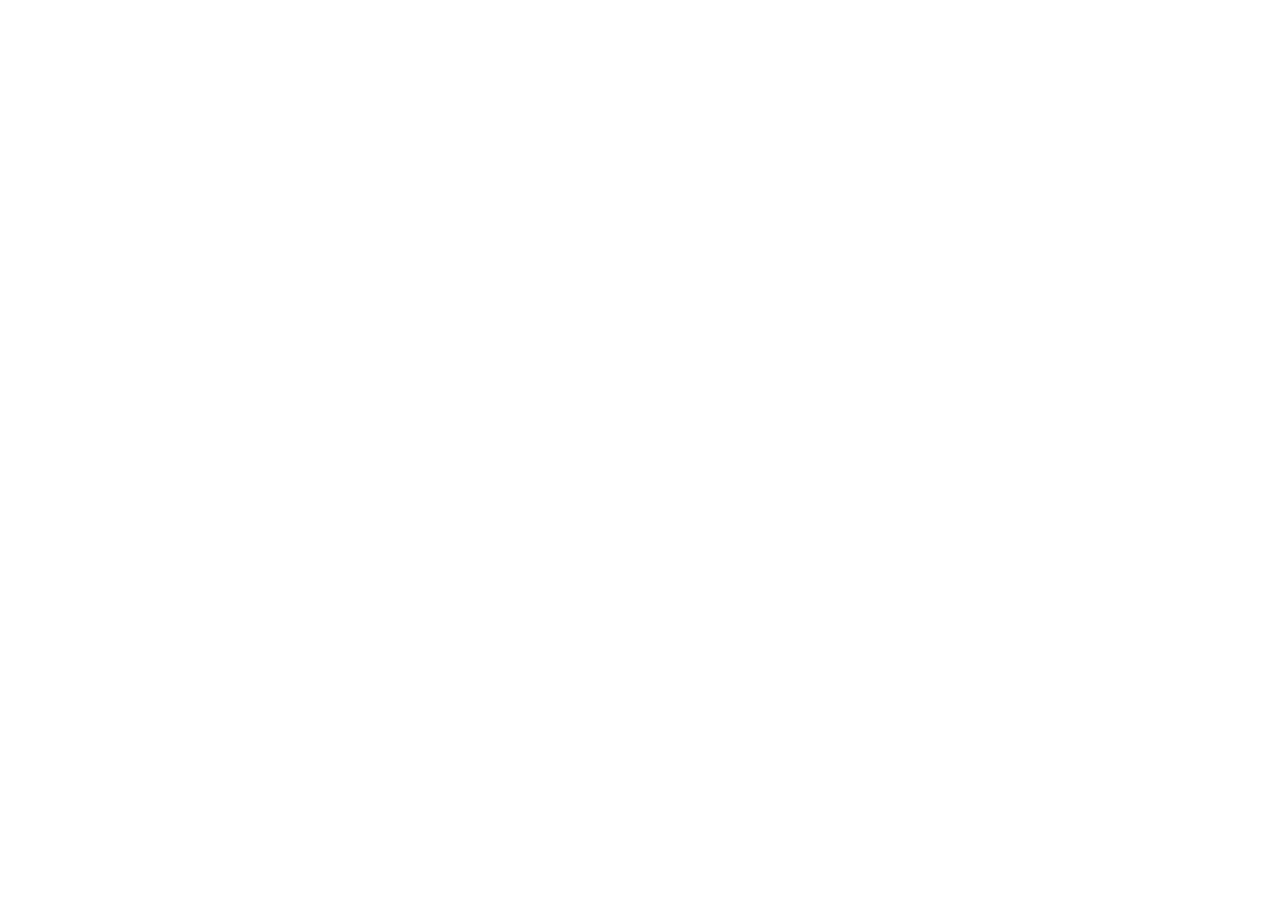
==== index.html @ c4979eaf "Initial commit" ====
<!DOCTYPE html>
<html lang="en">
<head>
    <meta charset="UTF-8">
    <meta name="viewport" content="width=device-width, initial-scale=1.0">
    <link rel="stylesheet" href="headercontent.css">
    <link rel="stylesheet" href="main.css">
    <link rel="stylesheet" href="footer.css">
    <link rel="stylesheet" href="globalstyle.css">
    <title>Bon Appetit</title>
</head>
<body>
    
</body>
<script src="tempalte.js"></script>
<script src="script.js"></script>
</html>
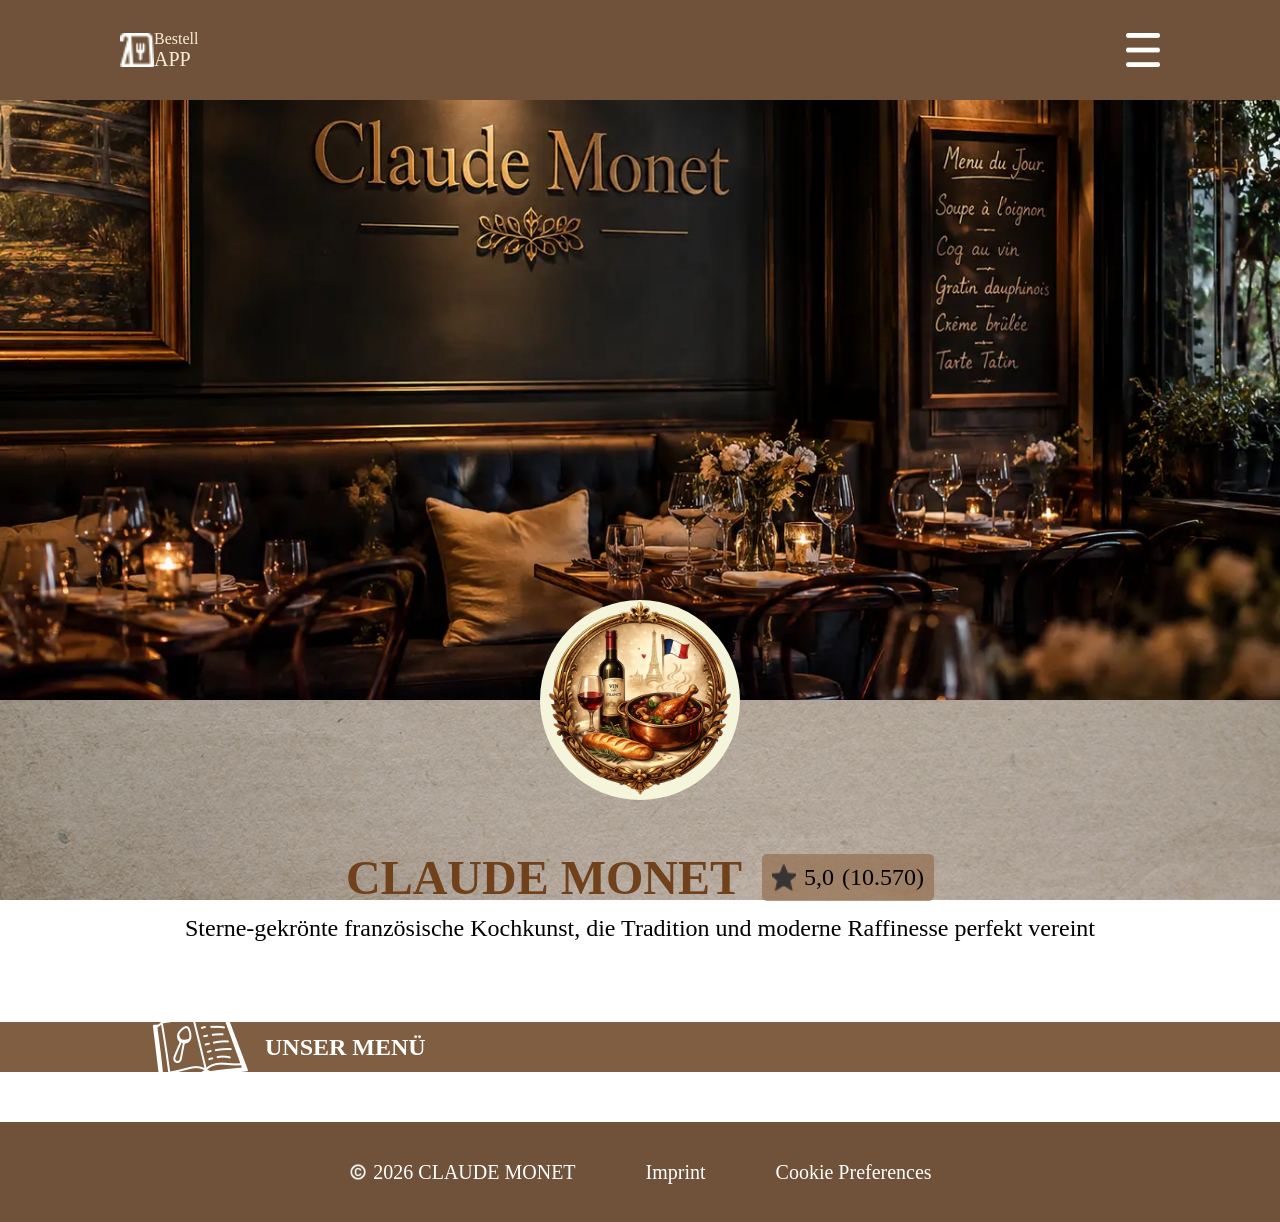
==== commit d9624729: "add: html, css" ====
--- a/index.html
+++ b/index.html
@@ -1,5 +1,6 @@
 <!DOCTYPE html>
 <html lang="en">
+
 <head>
     <meta charset="UTF-8">
     <meta name="viewport" content="width=device-width, initial-scale=1.0">
@@ -9,9 +10,44 @@
     <link rel="stylesheet" href="globalstyle.css">
     <title>Bon Appetit</title>
 </head>
+
 <body>
-    
+    <header>
+        <div class="left-footer-side">
+            <img src="./assets/icons/takeout_dining_2.png" alt="BestellApp icon">
+            <p>Bestell<br><span class="app_text_style">APP</span></p>
+        </div>
+        <img src="./assets/icons/dehaze.png" alt="menu icon">
+    </header>
+    <main>
+        <div class="main_style">
+            <img class="claude-monet-img-style" src="./assets/img/claude-monter-background-img.webp"
+                alt="Claude Monet Restaurant">
+            <img class="claude-monet-icon" src="./assets/icons/claude-monet-icon.webp" alt="claude-monet-icon">
+            <div class="main_text_style">
+                <div class="top_text_style">
+                    <h1>CLAUDE MONET</h1>
+                    <p class="evaluation_style"><img src="./assets/icons/star.png" alt="star-icon"><span
+                            class="five_style">5,0</span>(10.570)</p>
+                </div>
+                <p>Sterne-gekrönte französische Kochkunst, die Tradition und moderne Raffinesse perfekt vereint</p>
+            </div>
+        </div>
+        <div class="our_menu_style">
+            <img src="./assets/icons/icons8-restaurant-menü-100.png" alt="our-menu-icon">
+            <h2> UNSER MENÜ</h2>
+        </div>
+    </main>
+    <footer>
+        <div class="left_footer-side">
+        <img src="./assets/icons/icons8-copyright-emoji-48.png" alt="copright-icon">
+        <p>2026 CLAUDE MONET</p>
+        </div>
+        <p>Imprint</p>
+        <p>Cookie Preferences</p>
+    </footer>
 </body>
 <script src="tempalte.js"></script>
 <script src="script.js"></script>
+
 </html>
--- a/headercontent.css
+++ b/headercontent.css
@@ -0,0 +1,29 @@
+header {
+    background-color: rgb(111 82 57);
+    width: 100%;
+    height: 50px;
+    padding: 50px 120px;
+    display: flex;
+    justify-content: space-between;
+    align-items: center;
+}
+
+.left-footer-side {
+    display: flex;
+    justify-content: flex-start;
+    align-items: center;
+}
+
+header img {
+    width: 34px;
+    height: 34px;
+}
+
+header p {
+    font-size: 16px;
+    color: antiquewhite;
+}
+
+.app_text_style {
+    font-size: 20px;
+}
--- a/main.css
+++ b/main.css
@@ -0,0 +1,76 @@
+.claude-monet-img-style {
+    width: 1440px;
+    min-width: 1440px;
+    max-width: 1440px;
+    height: 600px;
+    ;
+    object-fit: cover;
+}
+
+.main_style {
+    display: flex;
+    align-items: center;
+    flex-direction: column;
+
+}
+
+.claude-monet-icon {
+    width: 200px;
+    height: 200px;
+    position: relative;
+    margin-top: -100px;
+    background-color: beige;
+    border-radius: 50%;
+}
+
+.main_text_style {
+    display: flex;
+    display: flex;
+    flex-direction: column;
+    align-items: center;
+    justify-content: center;
+    margin-top: 50px;
+    gap: 10px;
+}
+h1{
+    font-size: 48px;
+    color: rgb(112 65 26);
+}
+.main_text_style p{
+    font-size: 24px;
+}
+.top_text_style{
+    display: flex;
+    justify-content: center;
+    align-items: center;
+    gap: 20px;
+}
+.top_text_style img{
+    width: 24px;
+    object-fit: cover;
+}
+
+.evaluation_style{
+    background-color: rgb(149 112 81 / 70%);
+    padding: 10px;
+    border-radius: 5px;
+    display: flex;
+    gap: 8px;
+}
+
+.five_style{
+    font-size: 16px boild;
+}
+
+.our_menu_style{
+    background-color: rgb(127 94 66);
+    width: 100%;
+    height: 50px;
+    display: flex;
+    justify-content: flex-start;
+    padding: 0px 150px;
+    align-items: center;
+    margin-top: 80px;
+    gap: 15px;
+    color:white;
+}
--- a/footer.css
+++ b/footer.css
@@ -0,0 +1,22 @@
+footer{
+    background-color: rgb(111 82 57);
+    width: 100%;
+    height: 50px;
+    display: flex;
+    align-items: center;
+    justify-content: center;
+    margin-top: 50px;
+    gap: 70px;
+    color: white;
+    padding: 50px 120px;
+    font-size: 20px;
+}
+
+.left_footer-side{
+    display: flex;
+    align-items: center;
+    gap: 5px;
+}
+.left_footer-side img{
+    width: 20px;
+}
--- a/globalstyle.css
+++ b/globalstyle.css
@@ -0,0 +1,11 @@
+*{
+    margin: 0px;
+    box-sizing: border-box;
+}
+body{
+    background-image: url(./assets/img/backgroundimg.png);
+    background-size:cover;
+    background-position:center;
+    background-attachment:fixed;
+}
+
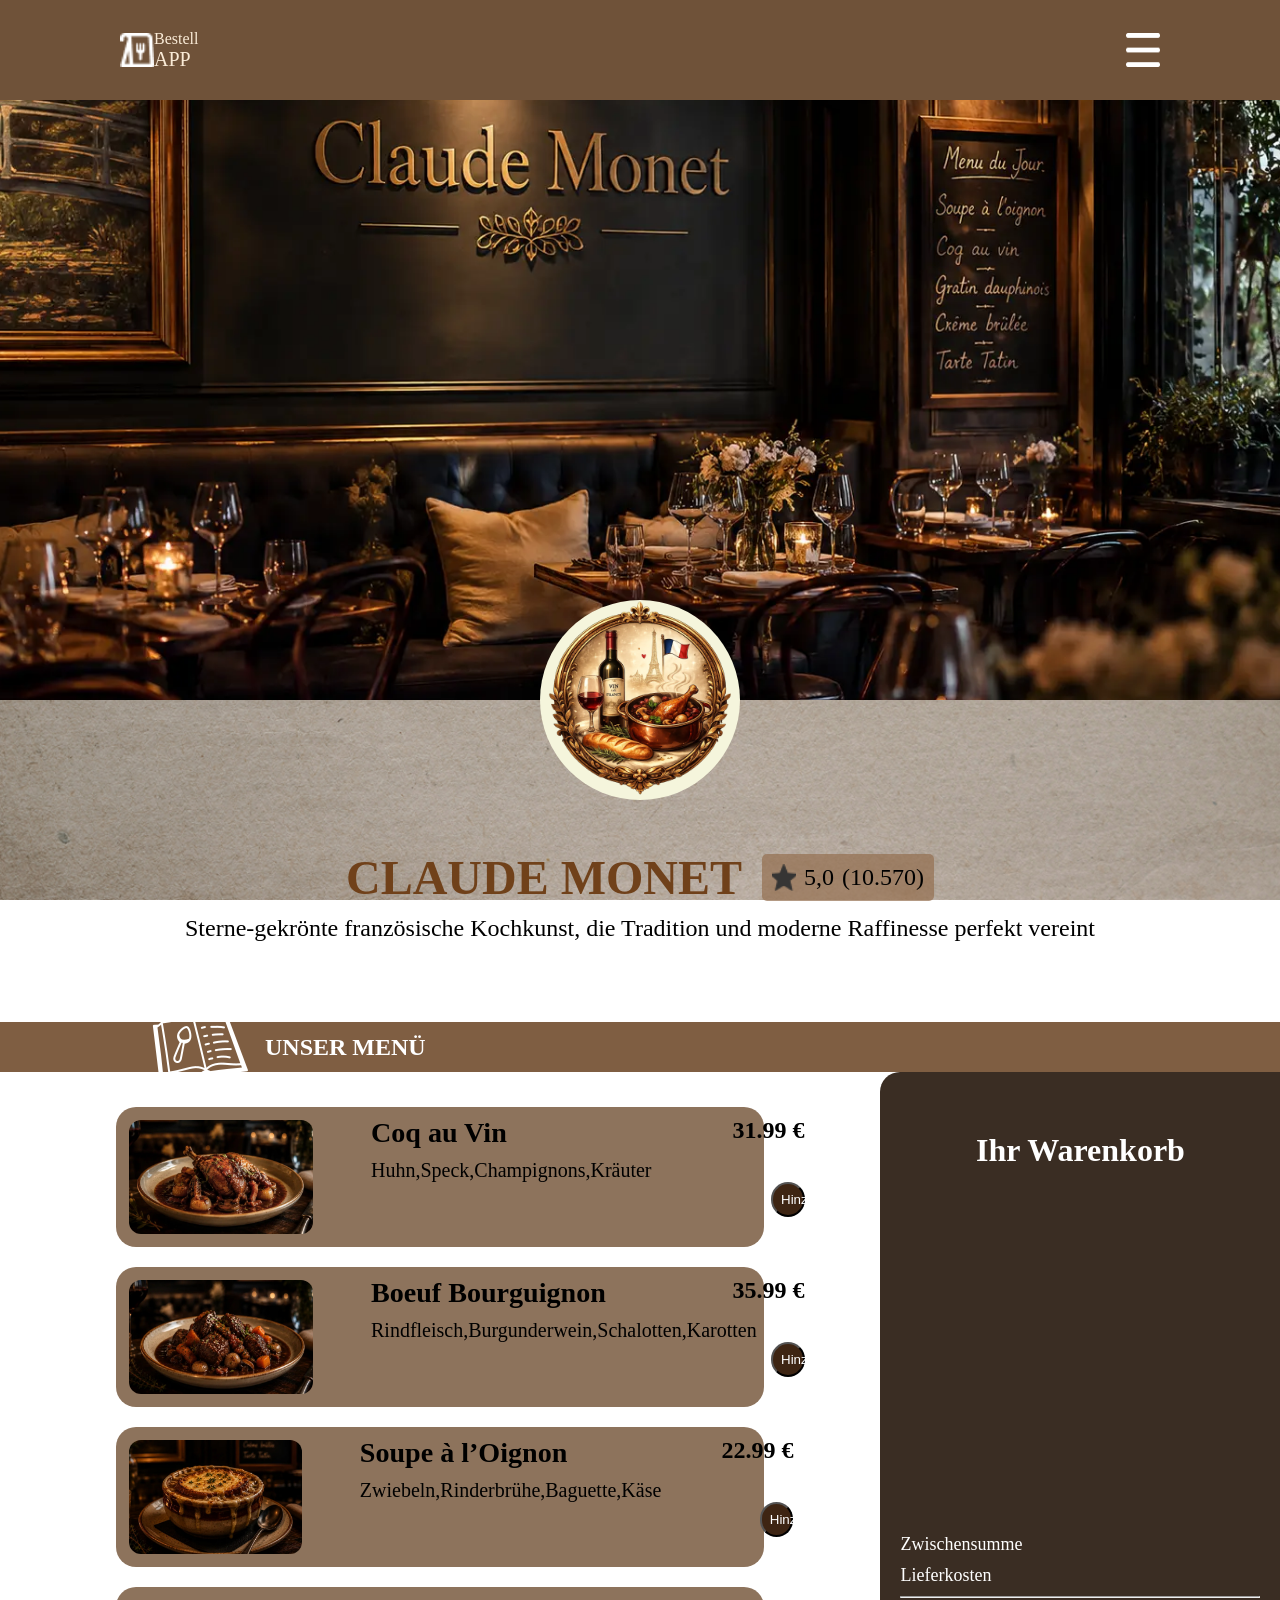
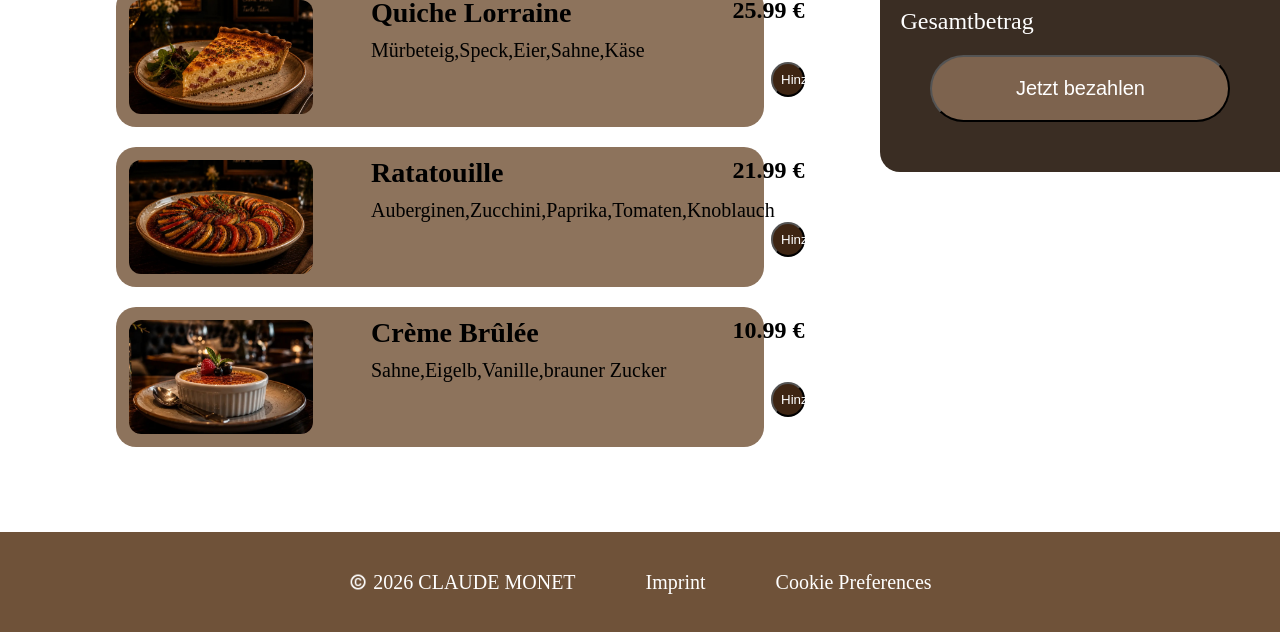
==== commit d9bbeac0: "add: js, style, template" ====
--- a/index.html
+++ b/index.html
@@ -8,10 +8,11 @@
     <link rel="stylesheet" href="main.css">
     <link rel="stylesheet" href="footer.css">
     <link rel="stylesheet" href="globalstyle.css">
-    <title>Bon Appetit</title>
+    <title>BestellApp</title>
 </head>
 
 <body>
+
     <header>
         <div class="left-footer-side">
             <img src="./assets/icons/takeout_dining_2.png" alt="BestellApp icon">
@@ -19,35 +20,77 @@
         </div>
         <img src="./assets/icons/dehaze.png" alt="menu icon">
     </header>
+
     <main>
-        <div class="main_style">
+
+        <section class="main_style">
             <img class="claude-monet-img-style" src="./assets/img/claude-monter-background-img.webp"
                 alt="Claude Monet Restaurant">
+
             <img class="claude-monet-icon" src="./assets/icons/claude-monet-icon.webp" alt="claude-monet-icon">
-            <div class="main_text_style">
-                <div class="top_text_style">
+
+            <section class="main_text_style">
+                <section class="top_text_style">
                     <h1>CLAUDE MONET</h1>
-                    <p class="evaluation_style"><img src="./assets/icons/star.png" alt="star-icon"><span
-                            class="five_style">5,0</span>(10.570)</p>
-                </div>
-                <p>Sterne-gekrönte französische Kochkunst, die Tradition und moderne Raffinesse perfekt vereint</p>
-            </div>
-        </div>
-        <div class="our_menu_style">
+
+                    <p class="evaluation_style">
+                        <img src="./assets/icons/star.png" alt="star-icon">
+                        <span class="five_style">5,0</span>
+                        (10.570)
+                    </p>
+                </section>
+
+                <p>
+                    Sterne-gekrönte französische Kochkunst,
+                    die Tradition und moderne Raffinesse perfekt vereint
+                </p>
+            </section>
+        </section>
+
+        <section class="our_menu_style">
             <img src="./assets/icons/icons8-restaurant-menü-100.png" alt="our-menu-icon">
-            <h2> UNSER MENÜ</h2>
-        </div>
+            <h2>UNSER MENÜ</h2>
+        </section>
+
+        <section class="content_style">
+
+            <section id="menu">
+                
+               
+            </section>
+
+            <aside id="shopping-cart" class="shopping_cart_style">
+                <h2>Ihr Warenkorb</h2>
+
+                <section id="shopping-cart-content">
+
+                </section>
+                <section class="sum_style">
+                    <p>Zwischensumme</p>
+                    <p>Lieferkosten</p>
+                    <hr>
+                    <p><span class="sum_p_style">Gesamtbetrag</span></p>
+                </section>
+                <button class="buy_button">Jetzt bezahlen</button>
+            </aside>
+
+        </section>
+
     </main>
+
     <footer>
-        <div class="left_footer-side">
-        <img src="./assets/icons/icons8-copyright-emoji-48.png" alt="copright-icon">
-        <p>2026 CLAUDE MONET</p>
-        </div>
+        <section class="left_footer-side">
+            <img src="./assets/icons/icons8-copyright-emoji-48.png" alt="copright-icon">
+            <p>2026 CLAUDE MONET</p>
+        </section>
+
         <p>Imprint</p>
         <p>Cookie Preferences</p>
     </footer>
+
+    <script src="tempalte.js"></script>
+    <script src="script.js"></script>
+
 </body>
-<script src="tempalte.js"></script>
-<script src="script.js"></script>
 
 </html>
--- a/main.css
+++ b/main.css
@@ -3,7 +3,6 @@
     min-width: 1440px;
     max-width: 1440px;
     height: 600px;
-    ;
     object-fit: cover;
 }
 
@@ -12,6 +11,13 @@
     align-items: center;
     flex-direction: column;
 
+}
+
+.content_style {
+    max-width: 1440px;
+    margin: 0 auto;
+    display: flex;
+    align-items: flex-start;
 }
 
 .claude-monet-icon {
@@ -32,25 +38,29 @@
     margin-top: 50px;
     gap: 10px;
 }
-h1{
+
+h1 {
     font-size: 48px;
     color: rgb(112 65 26);
 }
-.main_text_style p{
+
+.main_text_style p {
     font-size: 24px;
 }
-.top_text_style{
+
+.top_text_style {
     display: flex;
     justify-content: center;
     align-items: center;
     gap: 20px;
 }
-.top_text_style img{
+
+.top_text_style img {
     width: 24px;
     object-fit: cover;
 }
 
-.evaluation_style{
+.evaluation_style {
     background-color: rgb(149 112 81 / 70%);
     padding: 10px;
     border-radius: 5px;
@@ -58,11 +68,11 @@
     gap: 8px;
 }
 
-.five_style{
+.five_style {
     font-size: 16px boild;
 }
 
-.our_menu_style{
+.our_menu_style {
     background-color: rgb(127 94 66);
     width: 100%;
     height: 50px;
@@ -72,5 +82,115 @@
     align-items: center;
     margin-top: 80px;
     gap: 15px;
-    color:white;
+    color: white;
+}
+
+#menu {
+    flex: 1;
+    display: flex;
+    justify-content: center;
+    flex-direction: column;
+    align-items: center;
+    gap: 20px;
+    padding: 35px;
+
+}
+
+.shopping_cart_style {
+    width: 400px;
+    min-width: 400px;
+    position: sticky;
+    top: 0px;
+    height: 700px;
+    background-color:rgb(58 45 35);
+    border-top-left-radius: 20px;
+    border-bottom-left-radius: 20px;
+    display: flex;
+    flex-direction: column;
+
+}
+
+#shopping-cart-content {
+    flex: 1;
+}
+
+.shopping_cart_style h2 {
+    margin-top: 60px;
+    font-size: 32px;
+    display: flex;
+    justify-content: center;
+    color: white;
+}
+
+.sum_style {
+    padding: 20px;
+    color: white;
+    font-size: 18px;
+    display: flex;
+    flex-direction: column;
+    gap: 10px;
+}
+
+.sum_p_style {
+    font-size: 24px;
+    font-weight: 400;
+}
+
+.buy_button {
+    margin-bottom: 50px;
+    padding: 20px;
+    border-radius: 50px;
+    margin-inline: 50px;
+    font-size: 20px;
+    background-color:rgb(125 99 78);
+    color: white;
+}
+
+hr {
+    height: 2px;
+}
+
+.dishes_style {
+    width: 80%;
+    height: 140px;
+    background-color: rgb(141 115 92);
+    ;
+    border-radius: 20px;
+    display: flex;
+    gap: 40px;
+}
+
+.dishes_img_style {
+    width: 200px;
+    height: 130px;
+    border-radius: 20px;
+    padding: 10px;
+    padding: 8px;
+    margin-top: 5px;
+    margin-left: 5px;
+}
+
+.dishes_text_style {
+    width: 70%;
+    display: flex;
+    flex-direction: column;
+    gap: 10px;
+    padding: 10px;
+    font-size: 20px;
+}
+
+.top_text_content {
+    display: flex;
+    justify-content: space-between;
+    font-size: 24px;
+    font-weight: 700;
+}
+
+.add_button_style {
+    margin-left: 400px;
+    margin-top: -10px;
+    padding: 8px;
+    border-radius: 20px;
+    background-color: rgb(62, 37, 19);
+    color: white;
 }
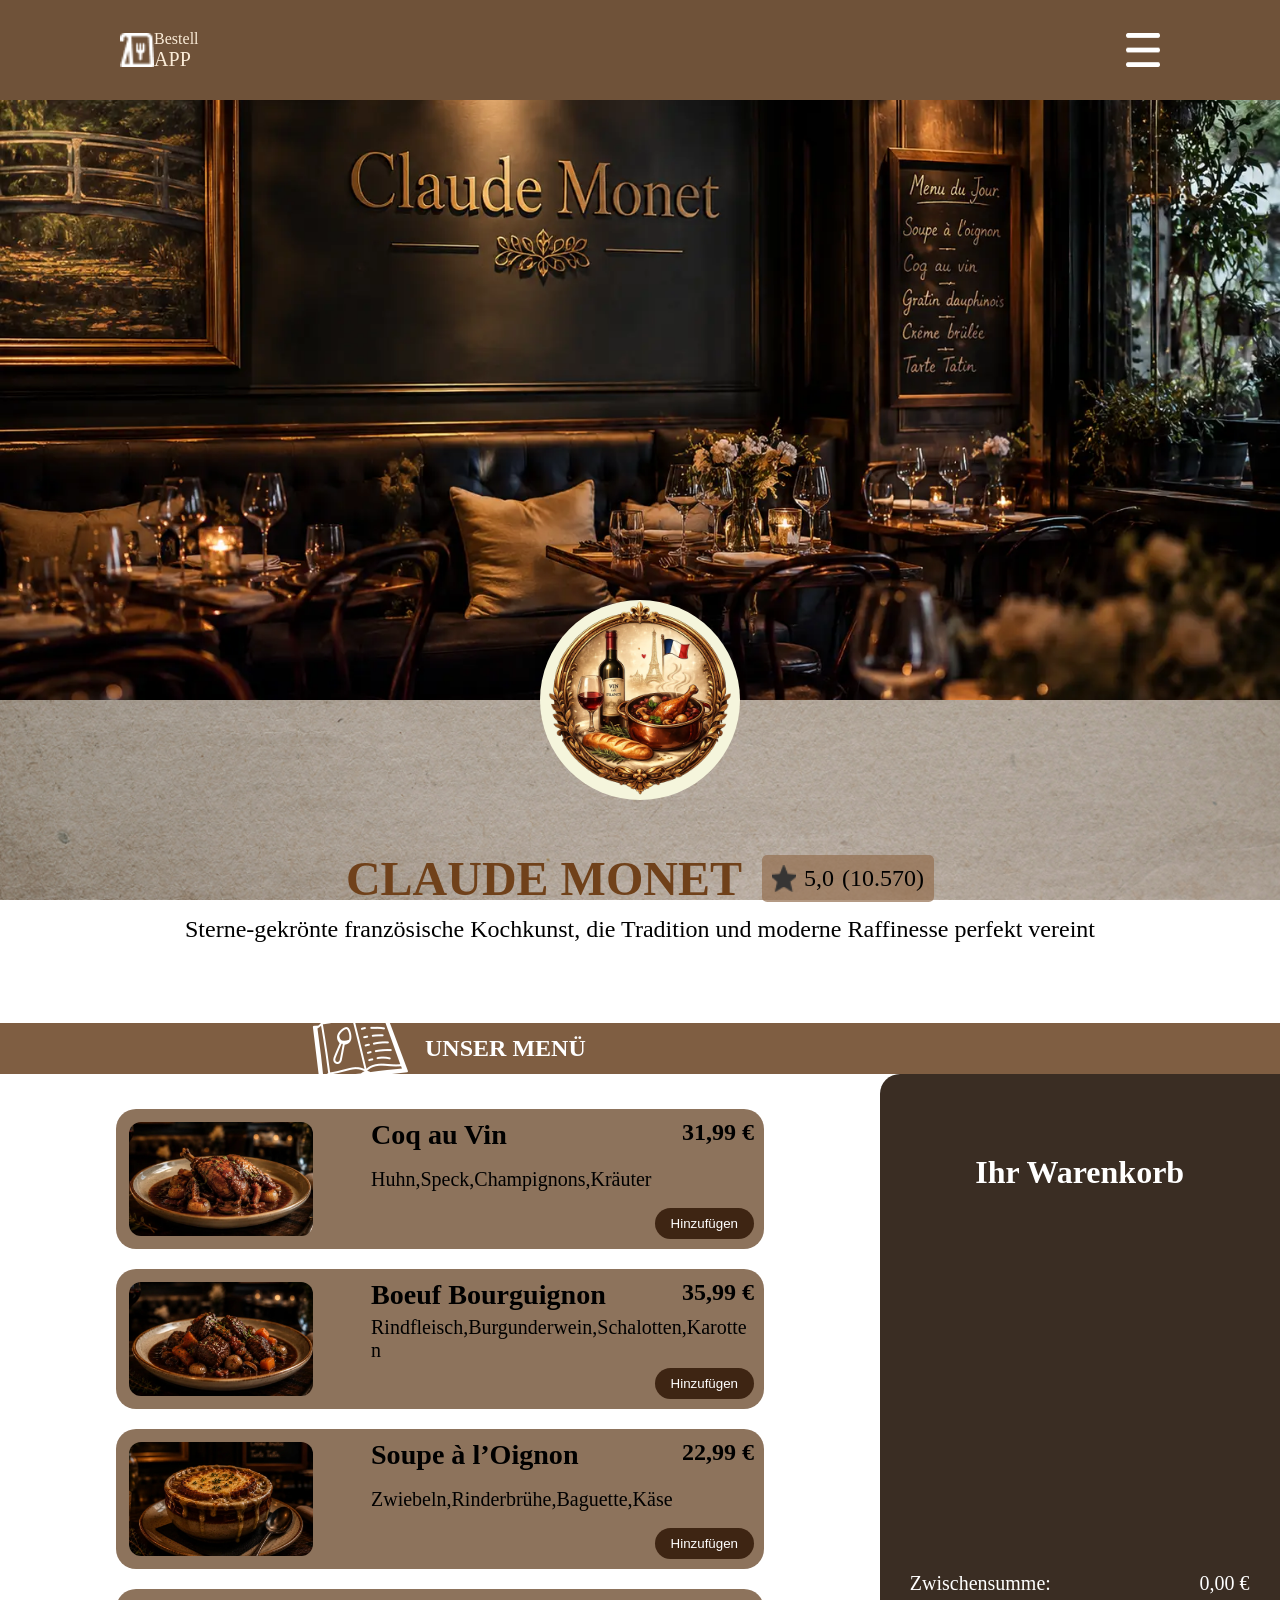
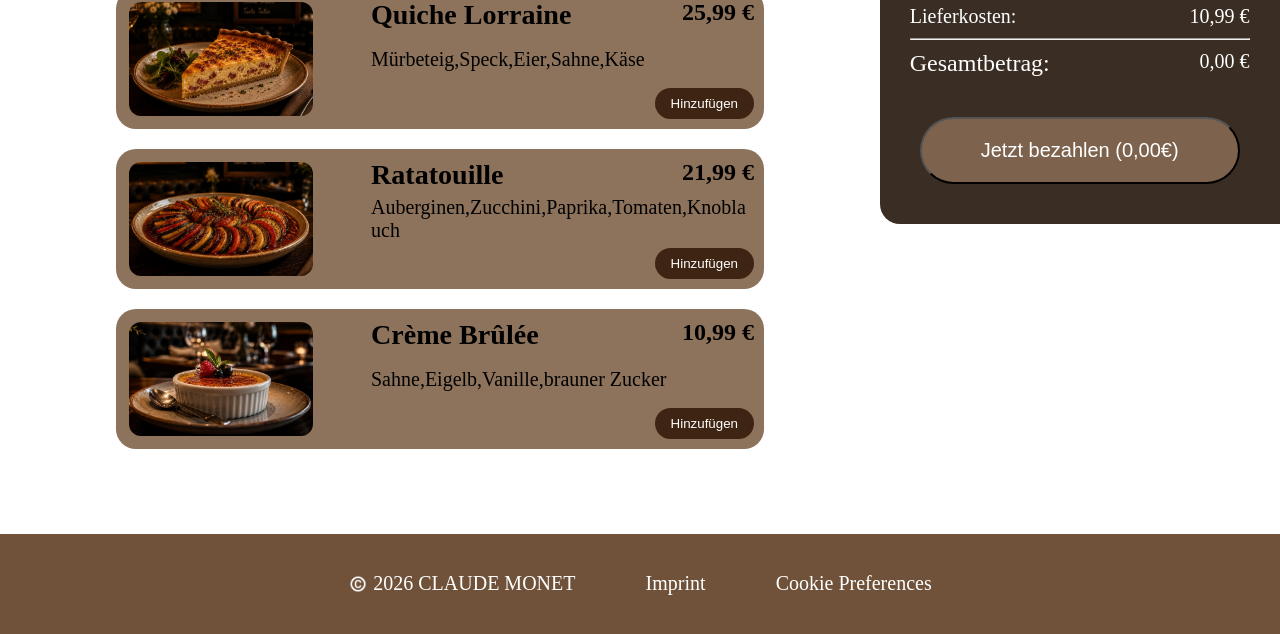
==== commit 4de182fe: "add: css, js" ====
--- a/index.html
+++ b/index.html
@@ -11,7 +11,7 @@
     <title>BestellApp</title>
 </head>
 
-<body>
+<body onload="init()">
 
     <header>
         <div class="left-footer-side">
@@ -55,8 +55,8 @@
         <section class="content_style">
 
             <section id="menu">
-                
-               
+
+
             </section>
 
             <aside id="shopping-cart" class="shopping_cart_style">
@@ -66,15 +66,21 @@
 
                 </section>
                 <section class="sum_style">
-                    <p>Zwischensumme</p>
-                    <p>Lieferkosten</p>
+                    <p class="total_style"><span>Zwischensumme:</span> <span id="sub-total-price">0,00 €</span></p>
+                    <p class="total_style" id = "delivery">Lieferkosten: <span>10,99 €</span></p>
                     <hr>
-                    <p><span class="sum_p_style">Gesamtbetrag</span></p>
+                    <p class="total_style" id="sum-total">
+                        <span class="sum_p_style">Gesamtbetrag:</span>
+                        <span id="total-price">0,00 €</span>
+                    </p>
                 </section>
-                <button class="buy_button">Jetzt bezahlen</button>
+                <button onclick="buyNow()" id="total-price-button"class="buy_button">Jetzt bezahlen (0,00€)</button>
             </aside>
 
         </section>
+        <dialog closedby="any" id="dialog-input">
+          
+        </dialog>
 
     </main>
 
@@ -88,9 +94,8 @@
         <p>Cookie Preferences</p>
     </footer>
 
-    <script src="tempalte.js"></script>
-    <script src="script.js"></script>
-
 </body>
+<script src="tempalte.js"></script>
+<script src="script.js"></script>
 
 </html>
--- a/headercontent.css
+++ b/headercontent.css
@@ -1,8 +1,8 @@
 header {
     background-color: rgb(111 82 57);
     width: 100%;
-    height: 50px;
-    padding: 50px 120px;
+    height: 3.13rem;
+    padding: 3.13rem 7.50rem;
     display: flex;
     justify-content: space-between;
     align-items: center;
@@ -15,15 +15,28 @@
 }
 
 header img {
-    width: 34px;
-    height: 34px;
+    width: 2.13rem;
+    height: 2.13rem;
 }
 
 header p {
-    font-size: 16px;
+    font-size: 1rem;
     color: antiquewhite;
 }
 
 .app_text_style {
-    font-size: 20px;
+    font-size: 1.25rem;
+}
+
+@media screen and (max-width: 480px) {}
+
+@media screen and (min-width: 481px) and (max-width: 768px) {}
+
+@media screen and (min-width: 769px) and (max-width: 1280px) {}
+
+@media screen and (min-width: 1440px) {
+    header {
+        padding: 50px max(50px, calc(50% - 720px));
+    }
+
 }
--- a/main.css
+++ b/main.css
@@ -1,196 +1,326 @@
 .claude-monet-img-style {
-    width: 1440px;
-    min-width: 1440px;
-    max-width: 1440px;
-    height: 600px;
+    width: 100%;
+    height: 37.5rem;
     object-fit: cover;
+    display: block;
 }
 
 .main_style {
     display: flex;
-    align-items: center;
-    flex-direction: column;
-
+    flex-direction: column;
+    justify-content: center;
+    align-items: center;
+    width: 100%;
 }
 
 .content_style {
-    max-width: 1440px;
+    max-width: 90rem;
     margin: 0 auto;
     display: flex;
     align-items: flex-start;
 }
 
 .claude-monet-icon {
-    width: 200px;
-    height: 200px;
+    width: 12.5rem;
+    height: 12.5rem;
     position: relative;
-    margin-top: -100px;
+    margin-top: -6.25rem;
     background-color: beige;
     border-radius: 50%;
 }
 
 .main_text_style {
     display: flex;
-    display: flex;
-    flex-direction: column;
-    align-items: center;
-    justify-content: center;
-    margin-top: 50px;
-    gap: 10px;
-}
+    flex-direction: column;
+    align-items: center;
+    justify-content: center;
+    margin-top: 3.2rem;
+    gap: 0.63rem;
+    width: 100%;
+    max-width: 90rem;
+    margin-inline: auto;
+}
+
 
 h1 {
-    font-size: 48px;
+    font-size: 3rem;
     color: rgb(112 65 26);
 }
 
 .main_text_style p {
-    font-size: 24px;
+    font-size: 1.5rem;
 }
 
 .top_text_style {
     display: flex;
     justify-content: center;
     align-items: center;
-    gap: 20px;
+    gap: 1.25rem;
 }
 
 .top_text_style img {
-    width: 24px;
+    width: 1.5rem;
     object-fit: cover;
 }
 
 .evaluation_style {
     background-color: rgb(149 112 81 / 70%);
-    padding: 10px;
-    border-radius: 5px;
-    display: flex;
-    gap: 8px;
+    padding: 0.63rem;
+    border-radius: 0.32rem;
+    display: flex;
+    gap: 0.5rem;
 }
 
 .five_style {
-    font-size: 16px boild;
+    font-size: 1rem boild;
 }
 
 .our_menu_style {
     background-color: rgb(127 94 66);
     width: 100%;
-    height: 50px;
+    height: 3.13rem;
     display: flex;
     justify-content: flex-start;
-    padding: 0px 150px;
-    align-items: center;
-    margin-top: 80px;
-    gap: 15px;
-    color: white;
-}
+    padding: 0rem 19.375rem;
+    align-items: center;
+    margin-top: 5rem;
+    gap: 0.94rem;
+    color: white;
+}
+
 
 #menu {
-    flex: 1;
-    display: flex;
-    justify-content: center;
-    flex-direction: column;
-    align-items: center;
-    gap: 20px;
-    padding: 35px;
-
+    width: 65rem;
+    display: flex;
+    justify-content: center;
+    flex-direction: column;
+    align-items: center;
+    gap: 1.25rem;
+    padding: 2.1875rem;
 }
 
 .shopping_cart_style {
-    width: 400px;
-    min-width: 400px;
+    width: 25rem;
+    min-width: 25rem;
     position: sticky;
-    top: 0px;
-    height: 700px;
-    background-color:rgb(58 45 35);
-    border-top-left-radius: 20px;
-    border-bottom-left-radius: 20px;
-    display: flex;
-    flex-direction: column;
-
+    top: 0rem;
+    height: 46.88rem;
+    background-color: rgb(58 45 35);
+    border-top-left-radius: 1.25rem;
+    border-bottom-left-radius: 1.25rem;
+    display: flex;
+    flex-direction: column;
+    padding: 1.25rem;
+}
+
+.shopping_cart_style_hidden {
+    display: none;
 }
 
 #shopping-cart-content {
     flex: 1;
+    display: flex;
+    flex-direction: column;
+    align-items: center;
+    gap: 0.625rem;
+    overflow-x: hidden;
+    overflow-y: scroll;
+}
+
+#shopping-cart-content::-webkit-scrollbar {
+    width: 0.5rem;
+}
+
+#shopping-cart-content::-webkit-scrollbar-track {
+    background: transparent;
+}
+
+#shopping-cart-content::-webkit-scrollbar-thumb {
+    background-color: rgb(141 115 92);
+    border-radius: 0.63rem;
 }
 
 .shopping_cart_style h2 {
-    margin-top: 60px;
-    font-size: 32px;
+    margin-top: 3.75rem;
+    margin-bottom: 1.57rem;
+    font-size: 2rem;
     display: flex;
     justify-content: center;
     color: white;
 }
 
 .sum_style {
-    padding: 20px;
-    color: white;
-    font-size: 18px;
-    display: flex;
-    flex-direction: column;
-    gap: 10px;
+    margin: 1.88rem 0.63rem 1.25rem 0.63rem;
+    color: white;
+    font-size: 1.25rem;
+    display: flex;
+    flex-direction: column;
+    gap: 0.625rem;
 }
 
 .sum_p_style {
-    font-size: 24px;
+    font-size: 1.5rem;
     font-weight: 400;
 }
 
+.total_style {
+    display: flex;
+    justify-content: space-between;
+}
+
 .buy_button {
-    margin-bottom: 50px;
-    padding: 20px;
-    border-radius: 50px;
-    margin-inline: 50px;
-    font-size: 20px;
-    background-color:rgb(125 99 78);
+    margin: 1.25rem;
+    padding: 1.25rem;
+    border-radius: 3.12rem;
+    font-size: 1.25rem;
+    background-color: rgb(125 99 78);
     color: white;
 }
 
 hr {
-    height: 2px;
+    height: 0.125rem;
 }
 
 .dishes_style {
     width: 80%;
-    height: 140px;
+    min-height: 8.75rem;
+    height: auto;
+    display: flex;
+    gap: 2.5rem;
     background-color: rgb(141 115 92);
-    ;
-    border-radius: 20px;
-    display: flex;
-    gap: 40px;
+    border-radius: 1.25rem;
+    align-items: stretch;
+    overflow: hidden;
 }
 
 .dishes_img_style {
-    width: 200px;
-    height: 130px;
-    border-radius: 20px;
-    padding: 10px;
-    padding: 8px;
-    margin-top: 5px;
-    margin-left: 5px;
+    width: 12.5rem;
+    height: 8.125rem;
+    border-radius: 1.25rem;
+    padding: 0.5rem;
+    margin-top: 0.3125rem;
+    margin-left: 0.3125rem;
+    object-fit: cover;
+    flex-shrink: 0;
 }
 
 .dishes_text_style {
-    width: 70%;
-    display: flex;
-    flex-direction: column;
-    gap: 10px;
-    padding: 10px;
-    font-size: 20px;
+    width: 100%;
+    display: flex;
+    flex-direction: column;
+    justify-content: space-between;
+    padding: 0.625rem;
+    min-width: 0;
+    font-size: 1.25rem;
+}
+
+.dishes_text_style p {
+    white-space: normal;
+    overflow-wrap: break-word;
+    word-break: normal;
 }
 
 .top_text_content {
     display: flex;
     justify-content: space-between;
+    align-items: flex-start;
+    gap: 1rem;
+    flex-wrap: wrap;
     font-size: 24px;
     font-weight: 700;
 }
 
+
+
 .add_button_style {
-    margin-left: 400px;
-    margin-top: -10px;
-    padding: 8px;
-    border-radius: 20px;
+    align-self: flex-end;
+    margin: 0;
+    padding: 0.5rem 1rem;
+    border-radius: 1.25rem;
     background-color: rgb(62, 37, 19);
     color: white;
+    max-width: 100%;
+    white-space: nowrap;
+    border: none;
+    cursor: pointer;
+}
+
+
+.cart_style {
+    width: 21.25rem;
+    height: 8.12rem;
+    background-color: rgb(177, 161, 145);
+    border-radius: 1rem;
+}
+
+.cart_style>p {
+    font-size: 1.5rem;
+    padding: 0.75rem;
+}
+
+.cart_style_content {
+    display: flex;
+    justify-content: space-between;
+    align-items: flex-end;
+    height: 50%;
+    padding: 0.75rem;
+    font-size: 1.38rem;
+}
+
+.cart_style_button button {
+    background: none;
+    border: none;
+    padding: 0;
+    margin: 0;
+    font: inherit;
+    color: inherit;
+    cursor: pointer;
+}
+
+#dialog-input {
+    width: 26.25rem;
+    height: 16.87rem;
+    position: fixed;
+    top: 50%;
+    left: 50%;
+    transform: translate(-50%, -50%);
+    background-color: rgb(109 78 56);
+    border: none;
+    border-radius: 1rem;
+}
+
+.dialog_style {
+    display: flex;
+    justify-content: center;
+    flex-direction: column;
+    align-items: center;
+}
+
+.dialog_style img {
+    width: 6.25rem;
+    height: 6.25rem;
+}
+
+.x_button {
+    position: relative;
+    margin-right: -18.75rem;
+    cursor: pointer;
+    background-color: transparent;
+    border: none;
+    font-size: 1.86rem;
+    color: white;
+}
+
+@media screen and (max-width: 480px) {}
+
+@media screen and (min-width: 481px) and (max-width: 768px) {}
+
+@media screen and (min-width: 769px) and (max-width: 1280px) {}
+
+@media screen and (min-width: 1440px) {
+    .main_style{
+        padding: 0px max(0px, calc(50% - 720px));
+    }
+   
+
 }
--- a/footer.css
+++ b/footer.css
@@ -1,22 +1,35 @@
-footer{
+footer {
     background-color: rgb(111 82 57);
     width: 100%;
-    height: 50px;
+    height: 3.13rem;
     display: flex;
     align-items: center;
     justify-content: center;
-    margin-top: 50px;
-    gap: 70px;
+    margin-top: 3.13rem;
+    gap: 4.38rem;
     color: white;
-    padding: 50px 120px;
-    font-size: 20px;
+    padding: 3.13rem 7.50rem;
+    font-size: 1.25rem;
 }
 
-.left_footer-side{
+.left_footer-side {
     display: flex;
     align-items: center;
-    gap: 5px;
+    gap: 0.31rem;
 }
-.left_footer-side img{
-    width: 20px;
+
+.left_footer-side img {
+    width: 1.25rem;
+}
+
+@media screen and (max-width: 480px) {}
+
+@media screen and (min-width: 481px) and (max-width: 768px) {}
+
+@media screen and (min-width: 769px) and (max-width: 1280px) {}
+
+@media screen and (min-width: 1440px) {
+    footer {
+        padding: 50px max(50px, calc(50% - 720px));
+    }
 }
--- a/globalstyle.css
+++ b/globalstyle.css
@@ -1,11 +1,17 @@
 *{
-    margin: 0px;
+    margin: 0rem;
     box-sizing: border-box;
+    scroll-behavior: smooth;
 }
 body{
     background-image: url(./assets/img/backgroundimg.png);
     background-size:cover;
     background-position:center;
     background-attachment:fixed;
+    /* display: flex;
+    flex-direction: column;
+    justify-content: center;
+    align-items: center;
+} */
+
 }
-
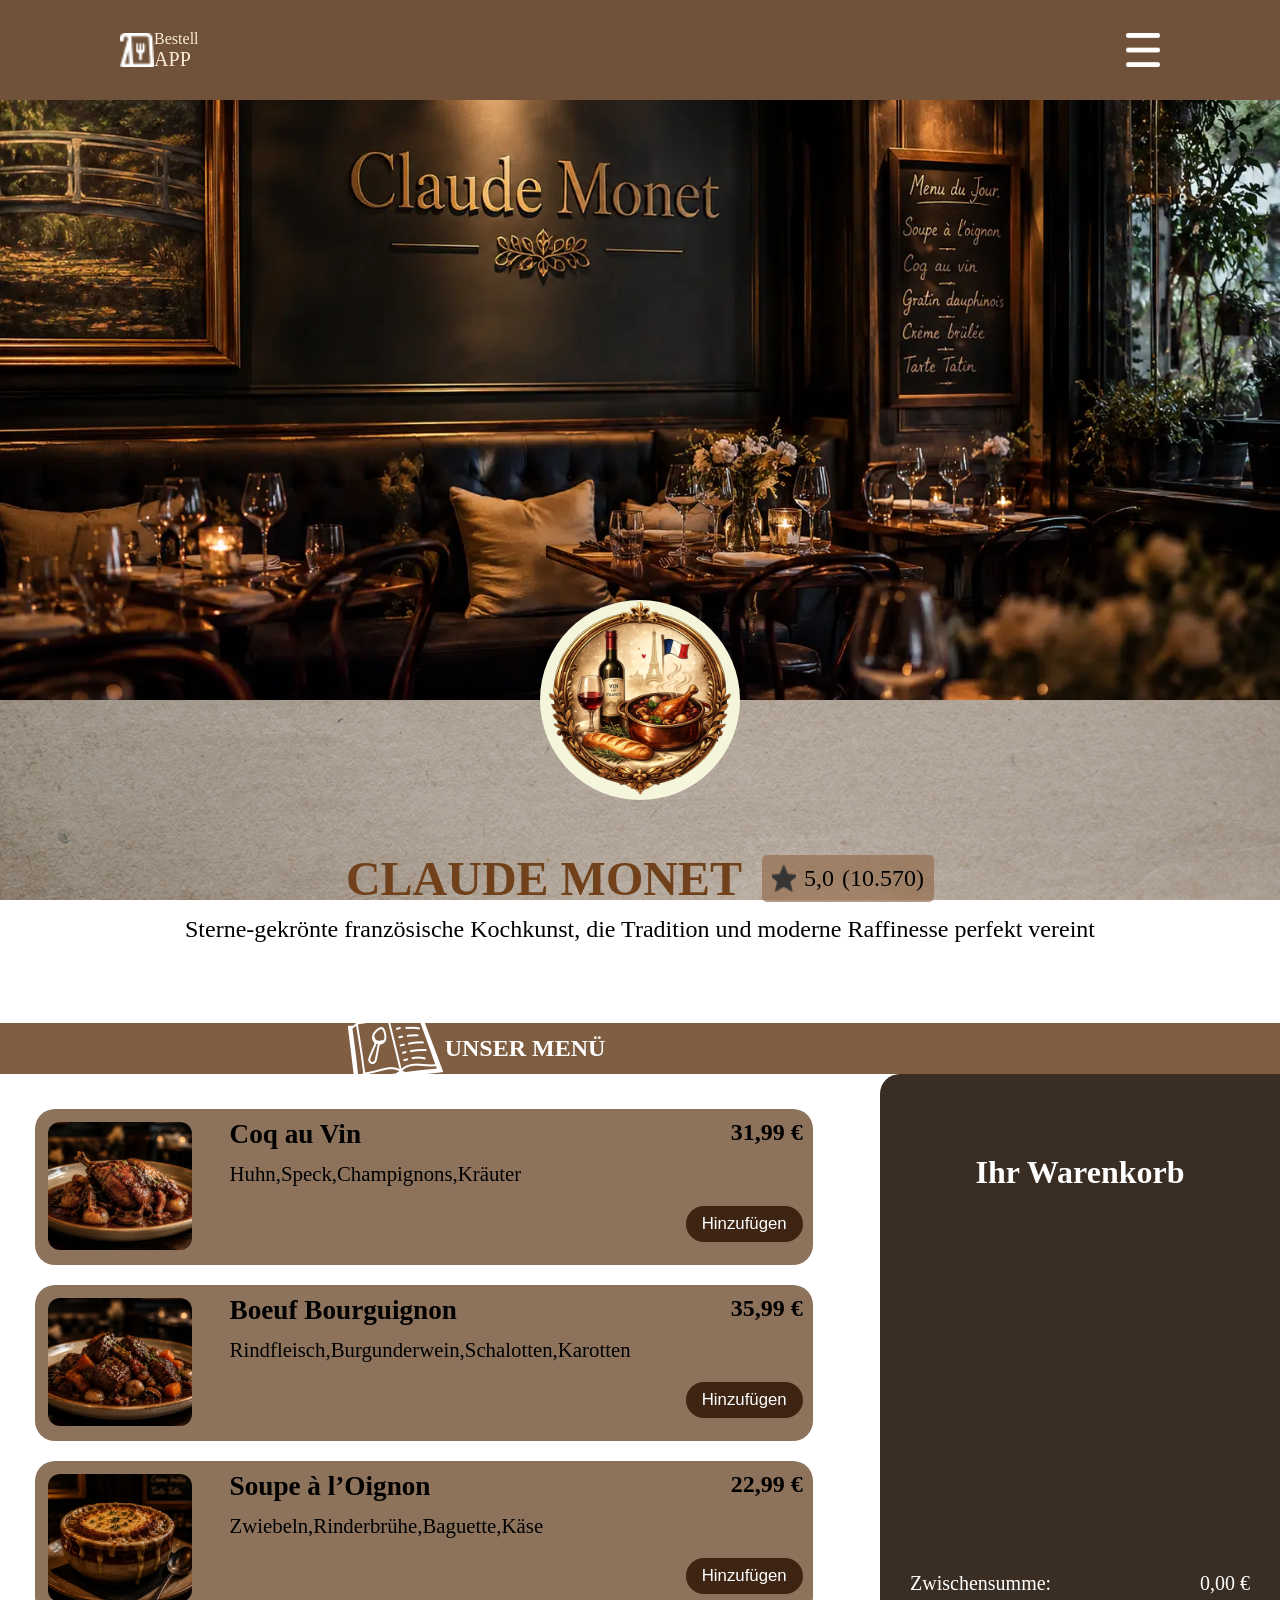
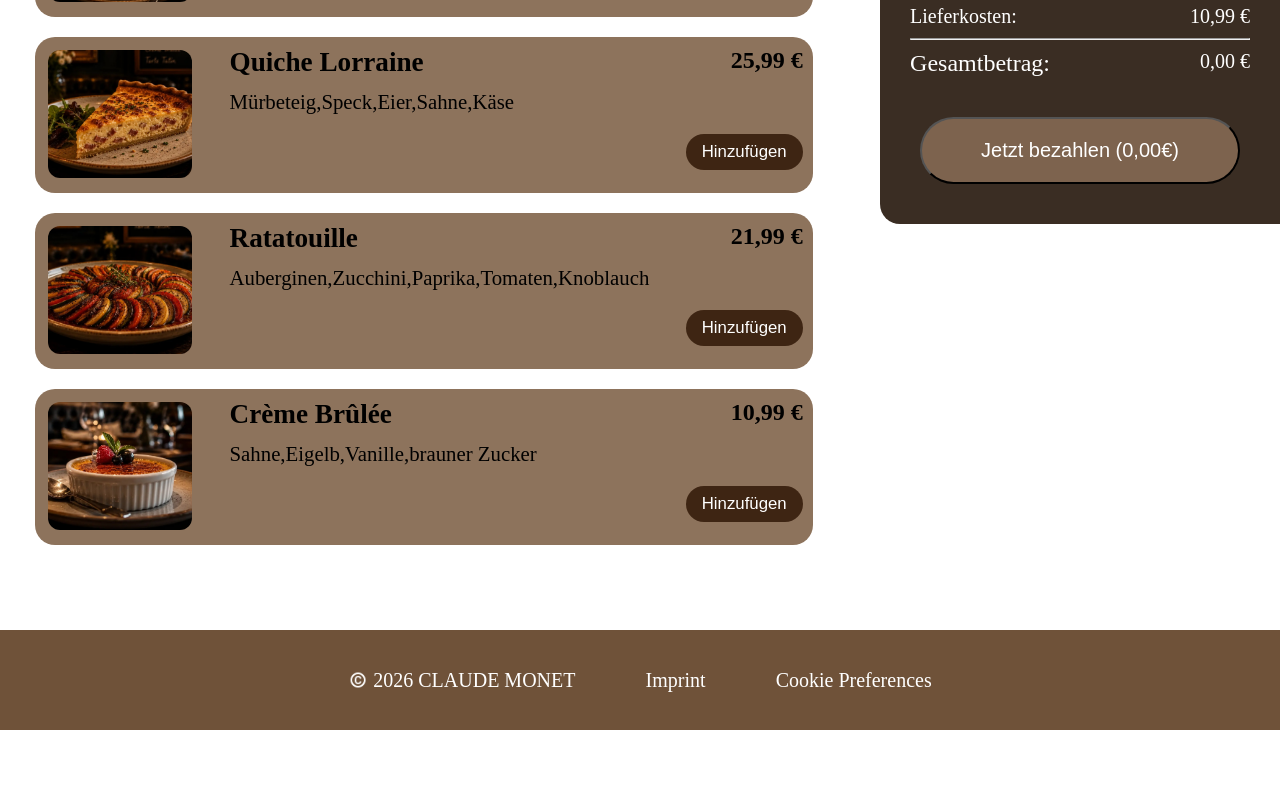
==== commit d3b2ee6e: "add: css: breakpoints, js" ====
--- a/index.html
+++ b/index.html
@@ -48,8 +48,10 @@
         </section>
 
         <section class="our_menu_style">
+            <div class="menu_icon_p_style">
             <img src="./assets/icons/icons8-restaurant-menü-100.png" alt="our-menu-icon">
             <h2>UNSER MENÜ</h2>
+            </div>
         </section>
 
         <section class="content_style">
@@ -81,6 +83,12 @@
         <dialog closedby="any" id="dialog-input">
           
         </dialog>
+        <section class="nav_bar_style">
+            <button class="nav_button"><img src="./assets/icons/Home.svg" alt="Home Icon"></button>
+            <button class="nav_button"><img src="./assets/icons/person.svg" alt="Person Icon"></button>
+            <button class="nav_button"><img src="./assets/icons/takeout_dining_2.png" alt="BestellApp Icon"></button>
+            <button onclick="mobileShoppingCart()" class="nav_button"><img src="./assets/icons/shopping_cart (1).svg" alt="Warenkorb Icon"><span id="cart-amount" class="cart_badge">0</span></button>
+        </section>
 
     </main>
 
--- a/main.css
+++ b/main.css
@@ -15,9 +15,11 @@
 
 .content_style {
     max-width: 90rem;
+    flex: 1;
     margin: 0 auto;
     display: flex;
     align-items: flex-start;
+    gap: 2rem;
 }
 
 .claude-monet-icon {
@@ -88,20 +90,26 @@
     color: white;
 }
 
+.menu_icon_p_style {
+    display: flex;
+    align-items: center;
+    width: 50%;
+    justify-content: center;
+    white-space: nowrap;
+}
 
 #menu {
-    width: 65rem;
-    display: flex;
-    justify-content: center;
+    flex: 1;
+    width: calc(100% - 25rem);
+    display: flex;
     flex-direction: column;
     align-items: center;
     gap: 1.25rem;
-    padding: 2.1875rem;
+    padding: 2.21rem;
 }
 
 .shopping_cart_style {
     width: 25rem;
-    min-width: 25rem;
     position: sticky;
     top: 0rem;
     height: 46.88rem;
@@ -182,11 +190,11 @@
 }
 
 .dishes_style {
-    width: 80%;
+    width: 100%;
     min-height: 8.75rem;
-    height: auto;
-    display: flex;
-    gap: 2.5rem;
+    height: 8.75rem;
+    display: flex;
+    gap: 1.9rem;
     background-color: rgb(141 115 92);
     border-radius: 1.25rem;
     align-items: stretch;
@@ -205,36 +213,49 @@
 }
 
 .dishes_text_style {
-    width: 100%;
-    display: flex;
-    flex-direction: column;
+    display: flex;
     justify-content: space-between;
+    align-items: stretch;
+    flex: 1;
     padding: 0.625rem;
     min-width: 0;
-    font-size: 1.25rem;
-}
-
-.dishes_text_style p {
+}
+
+.name_dishes_style {
+    display: flex;
+    flex-direction: column;
+    flex: 1;
+    min-width: 0;
+    gap: 0.6rem;
+}
+
+.name_dishes_style h3 {
+    font-size: 1.7rem;
+    font-weight: 700;
+}
+
+.name_dishes_style p {
+    font-size: 1.3rem;
     white-space: normal;
     overflow-wrap: break-word;
-    word-break: normal;
+    line-height: 1.4;
 }
 
 .top_text_content {
     display: flex;
+    flex-direction: column;
     justify-content: space-between;
-    align-items: flex-start;
-    gap: 1rem;
-    flex-wrap: wrap;
-    font-size: 24px;
+    align-items: flex-end;
+}
+
+.top_text_content p {
+    font-size: 1.5rem;
     font-weight: 700;
 }
-
-
 
 .add_button_style {
     align-self: flex-end;
-    margin: 0;
+    margin-bottom: 0.8rem;
     padding: 0.5rem 1rem;
     border-radius: 1.25rem;
     background-color: rgb(62, 37, 19);
@@ -243,11 +264,16 @@
     white-space: nowrap;
     border: none;
     cursor: pointer;
+    font-size: 1.05rem;
+}
+
+.added_button_style {
+    background-color: rgb(104 75 51);
 }
 
 
 .cart_style {
-    width: 21.25rem;
+    width: 21.2rem;
     height: 8.12rem;
     background-color: rgb(177, 161, 145);
     border-radius: 1rem;
@@ -294,11 +320,14 @@
     justify-content: center;
     flex-direction: column;
     align-items: center;
+    font-size: 1.25rem;
+    color: white;
+    gap: 0.6rem
 }
 
 .dialog_style img {
-    width: 6.25rem;
-    height: 6.25rem;
+    width: 6.8rem;
+    height: 6.8rem;
 }
 
 .x_button {
@@ -311,16 +340,298 @@
     color: white;
 }
 
-@media screen and (max-width: 480px) {}
-
-@media screen and (min-width: 481px) and (max-width: 768px) {}
-
-@media screen and (min-width: 769px) and (max-width: 1280px) {}
-
-@media screen and (min-width: 1440px) {
-    .main_style{
-        padding: 0px max(0px, calc(50% - 720px));
-    }
-   
-
+.nav_bar_style {
+    display: none;
+}
+
+@media screen and (max-width: 480px) {
+    .dishes_style{
+        flex-direction: column;
+        height: 50%;
+   }
+    .dishes_text_style{
+        flex-direction: column;
+    }
+   .dishes_img_style{
+        width: 98%;
+        height: 15rem;
+   }
+   .top_text_content{
+        flex-direction: row;
+        align-items: center;
+   }
+
+    .shopping_cart_style {
+        display: none;
+    }
+
+    .shopping_cart_mobile {
+        display: flex;
+        flex-direction: column;
+        position: fixed;
+        left: 0;
+        top: 400px;
+        width: 100%;
+        height: 60vh;
+        background-color: rgb(16 12 9 / 87%);
+        border-radius: 1.25rem 1.25rem 0 0;
+        z-index: 999
+    }
+
+    .nav_bar_style {
+        display: flex;
+        position: fixed;
+        bottom: 0;
+        left: 0;
+        width: 100%;
+        justify-content: space-between;
+        align-items: center;
+        background-color: rgb(58 45 35);
+        padding: 20px 50px;
+        z-index: 1000;
+    }
+
+    .nav_bar_style img {
+        width: 1, 5rem;
+        height: 1.5rem;
+    }
+
+
+    .nav_button {
+        position: relative;
+        background-color: transparent;
+        border: none;
+        cursor: pointer;
+    }
+
+    .cart_badge {
+        position: absolute;
+        top: -0.4rem;
+        right: -0.4rem;
+
+        width: 1.2rem;
+        height: 1.2rem;
+
+        display: flex;
+        justify-content: center;
+        align-items: center;
+
+        border-radius: 50%;
+        background-color: rgb(109 78 56);
+        color: white;
+
+        font-size: 0.8rem;
+        font-weight: bold;
+    }
+
+    .cart_style {
+        width: 80%;
+
+    }
+
+    .main_text_style p {
+        padding: 1.5rem;
+    }
+     .top_text_style{
+        flex-direction: column-reverse;
+    }
+}
+
+@media screen and (min-width: 481px) and (max-width: 768px) {
+   .dishes_style{
+        flex-direction: column;
+        height: 50%;
+   }
+    .dishes_text_style{
+        flex-direction: column;
+    }
+   .dishes_img_style{
+        width: 98%;
+        height: 15rem;
+   }
+   .top_text_content{
+        flex-direction: row;
+        align-items: center;
+   }
+
+    .shopping_cart_style {
+        display: none;
+    }
+
+    .shopping_cart_mobile {
+        display: flex;
+        flex-direction: column;
+        position: fixed;
+        left: 0;
+        top: 400px;
+        width: 100%;
+        height: 60vh;
+        background-color: rgb(16 12 9 / 87%);
+        border-radius: 1.25rem 1.25rem 0 0;
+        z-index: 999
+    }
+
+    .nav_bar_style {
+        display: flex;
+        position: fixed;
+        bottom: 0;
+        left: 0;
+        width: 100%;
+        justify-content: space-between;
+        align-items: center;
+        background-color: rgb(58 45 35);
+        padding: 20px 50px;
+        z-index: 1000;
+    }
+
+    .nav_bar_style img {
+        width: 2rem;
+        height: 2rem;
+    }
+
+
+    .nav_button {
+        position: relative;
+        background-color: transparent;
+        border: none;
+        cursor: pointer;
+    }
+
+    .cart_badge {
+        position: absolute;
+        top: -0.4rem;
+        right: -0.4rem;
+
+        width: 1.5rem;
+        height: 1.5rem;
+
+        display: flex;
+        justify-content: center;
+        align-items: center;
+
+        border-radius: 50%;
+        background-color: rgb(109 78 56);
+        color: white;
+
+        font-size: 1rem;
+        font-weight: bold;
+    }
+
+    .cart_style {
+        width: 80%;
+    }
+
+    .main_text_style p {
+        padding: 1.5rem;
+    }
+    .top_text_style{
+        flex-direction: column-reverse;
+    }
+
+}
+
+
+@media screen and (min-width: 769px) and (max-width: 1040px) {
+
+
+    .shopping_cart_style {
+        display: none;
+    }
+
+    .shopping_cart_mobile {
+        display: flex;
+        flex-direction: column;
+        position: fixed;
+        left: 0;
+        top: 400px;
+        width: 100%;
+        height: 60vh;
+        background-color: rgb(16 12 9 / 87%);
+        border-radius: 1.25rem 1.25rem 0 0;
+        z-index: 999
+    }
+
+    .nav_bar_style {
+        display: flex;
+        position: fixed;
+        bottom: 0;
+        left: 0;
+        width: 100%;
+        justify-content: space-between;
+        align-items: center;
+        background-color: rgb(58 45 35);
+        padding: 20px 100px;
+        z-index: 1000;
+    }
+
+    .nav_bar_style img {
+        width: 2rem;
+        height: 2rem;
+    }
+
+
+    .nav_button {
+        position: relative;
+        background-color: transparent;
+        border: none;
+        cursor: pointer;
+    }
+
+    .cart_badge {
+        position: absolute;
+        top: -0.4rem;
+        right: -0.4rem;
+
+        width: 1.5rem;
+        height: 1.5rem;
+
+        display: flex;
+        justify-content: center;
+        align-items: center;
+
+        border-radius: 50%;
+        background-color: rgb(109 78 56);
+        color: white;
+
+        font-size: 1rem;
+        font-weight: bold;
+    }
+
+    .cart_style {
+        width: 41.2rem;
+    }
+
+    .main_text_style p {
+        padding: 1.5rem;
+    }
+
+}
+
+@media screen and (min-width: 1041px) and (max-width: 1280px) {
+    .cart_style {
+        width: 18rem;
+    }
+
+    .dishes_img_style {
+        min-width: 10rem;
+        width: 10rem;
+        height: 9rem;
+    }
+
+    .dishes_style {
+        gap: 1.2rem;
+    }
+
+    .dishes_style {
+        min-height: 9.75rem;
+        height: 9.75rem;
+    }
+
+    @media screen and (min-width: 1440px) {
+        .main_style {
+            padding: 0px max(0px, calc(50% - 720px));
+        }
+
+
+    }
 }
--- a/globalstyle.css
+++ b/globalstyle.css
@@ -2,16 +2,14 @@
     margin: 0rem;
     box-sizing: border-box;
     scroll-behavior: smooth;
+    
 }
 body{
     background-image: url(./assets/img/backgroundimg.png);
     background-size:cover;
     background-position:center;
     background-attachment:fixed;
-    /* display: flex;
-    flex-direction: column;
-    justify-content: center;
-    align-items: center;
-} */
+    padding-bottom: 4rem;
+
 
 }
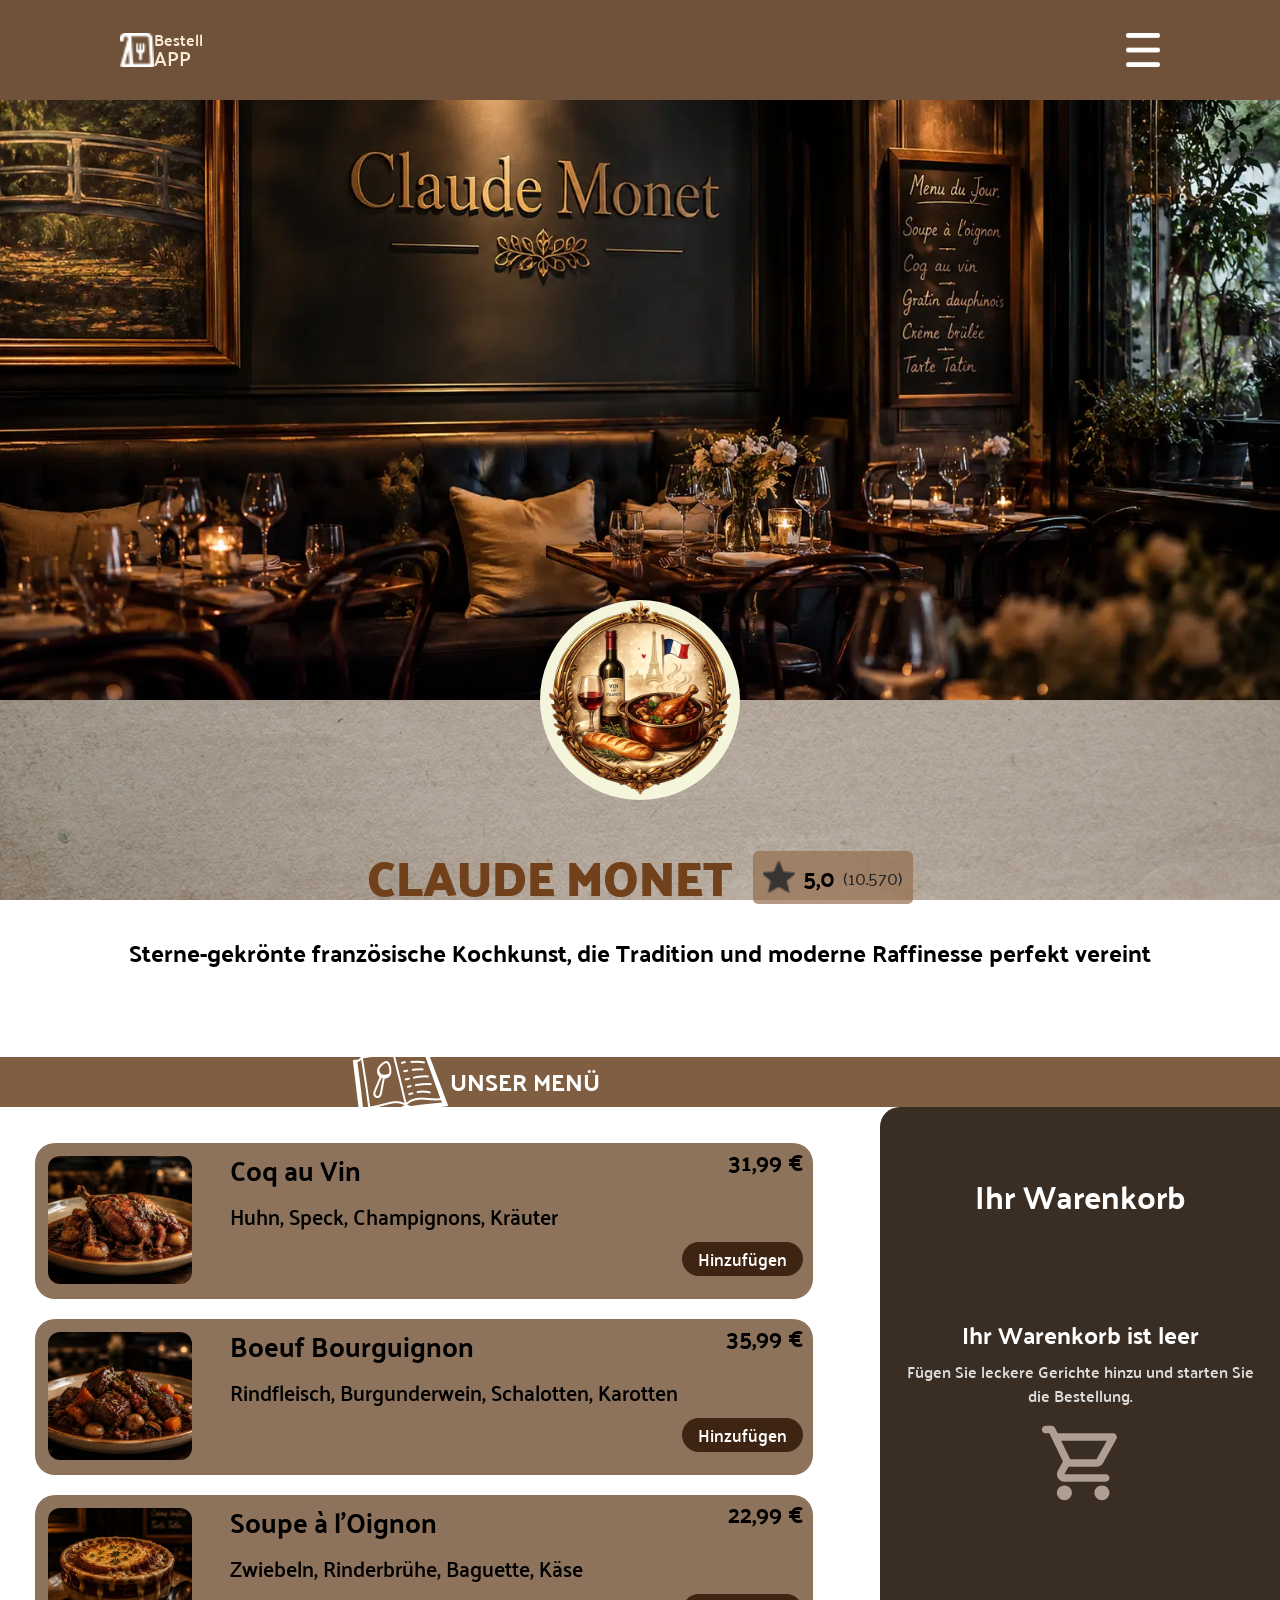
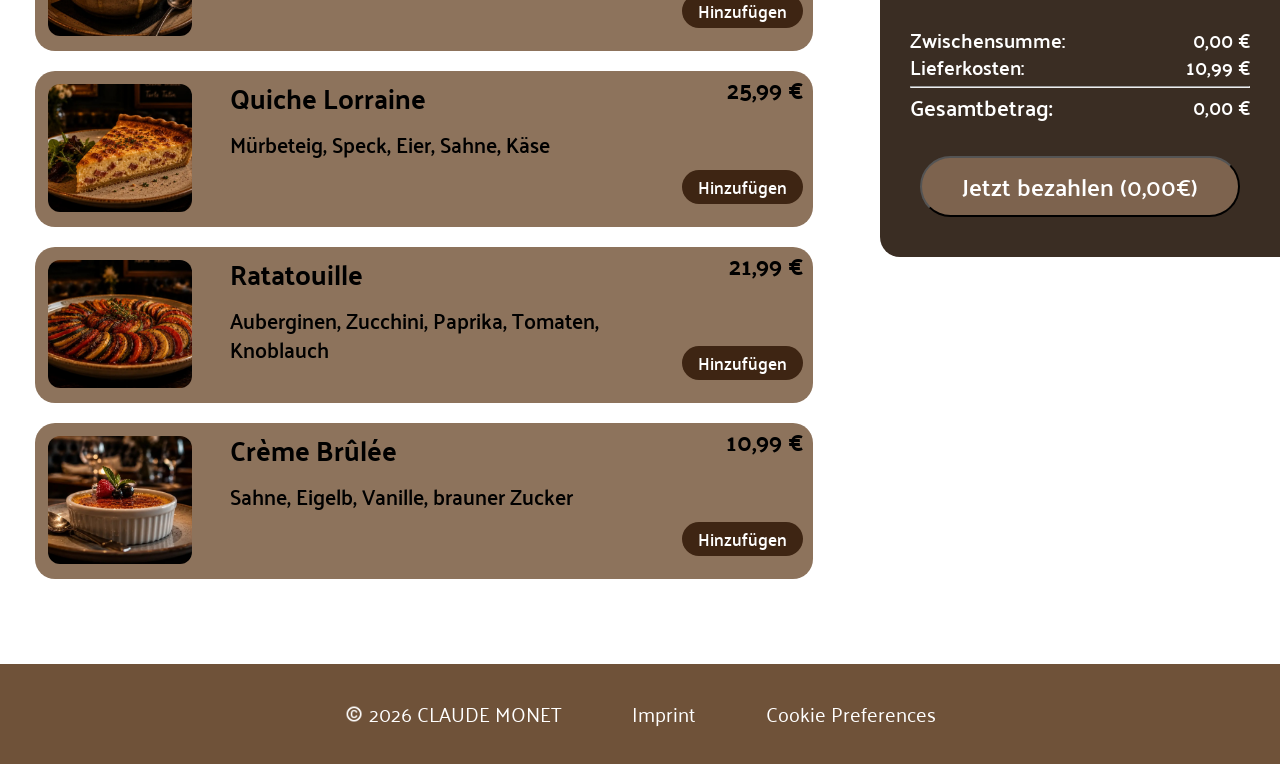
==== commit bb400d22: "add: rest css, js" ====
--- a/index.html
+++ b/index.html
@@ -4,6 +4,7 @@
 <head>
     <meta charset="UTF-8">
     <meta name="viewport" content="width=device-width, initial-scale=1.0">
+    <link rel="stylesheet" href="impressum.css">
     <link rel="stylesheet" href="headercontent.css">
     <link rel="stylesheet" href="main.css">
     <link rel="stylesheet" href="footer.css">
@@ -18,11 +19,10 @@
             <img src="./assets/icons/takeout_dining_2.png" alt="BestellApp icon">
             <p>Bestell<br><span class="app_text_style">APP</span></p>
         </div>
-        <img src="./assets/icons/dehaze.png" alt="menu icon">
+        <img class="menu_header_icon" src="./assets/icons/dehaze.png" alt="menu icon">
     </header>
 
     <main>
-
         <section class="main_style">
             <img class="claude-monet-img-style" src="./assets/img/claude-monter-background-img.webp"
                 alt="Claude Monet Restaurant">
@@ -35,12 +35,11 @@
 
                     <p class="evaluation_style">
                         <img src="./assets/icons/star.png" alt="star-icon">
-                        <span class="five_style">5,0</span>
-                        (10.570)
+                        <span class="five_style">5,0</span><span class="bracket_style">(10.570)</span>
                     </p>
                 </section>
 
-                <p>
+                <p class="restaurant_p">
                     Sterne-gekrönte französische Kochkunst,
                     die Tradition und moderne Raffinesse perfekt vereint
                 </p>
@@ -49,8 +48,8 @@
 
         <section class="our_menu_style">
             <div class="menu_icon_p_style">
-            <img src="./assets/icons/icons8-restaurant-menü-100.png" alt="our-menu-icon">
-            <h2>UNSER MENÜ</h2>
+                <img src="./assets/icons/icons8-restaurant-menü-100.png" alt="our-menu-icon">
+                <h2>UNSER MENÜ</h2>
             </div>
         </section>
 
@@ -62,6 +61,8 @@
             </section>
 
             <aside id="shopping-cart" class="shopping_cart_style">
+                <button onclick="mobileShoppingCart()" class="close_cart_button">x
+                </button>
                 <h2>Ihr Warenkorb</h2>
 
                 <section id="shopping-cart-content">
@@ -69,25 +70,27 @@
                 </section>
                 <section class="sum_style">
                     <p class="total_style"><span>Zwischensumme:</span> <span id="sub-total-price">0,00 €</span></p>
-                    <p class="total_style" id = "delivery">Lieferkosten: <span>10,99 €</span></p>
+                    <p class="total_style" id="delivery">Lieferkosten: <span>10,99 €</span></p>
                     <hr>
                     <p class="total_style" id="sum-total">
                         <span class="sum_p_style">Gesamtbetrag:</span>
                         <span id="total-price">0,00 €</span>
                     </p>
                 </section>
-                <button onclick="buyNow()" id="total-price-button"class="buy_button">Jetzt bezahlen (0,00€)</button>
+                <button onclick="buyNow()" id="total-price-button" class="buy_button">Jetzt bezahlen (0,00€)</button>
             </aside>
 
         </section>
         <dialog closedby="any" id="dialog-input">
-          
+
         </dialog>
         <section class="nav_bar_style">
-            <button class="nav_button"><img src="./assets/icons/Home.svg" alt="Home Icon"></button>
+            <button class="nav_button"><img src="./assets/icons/home (1).svg" alt="Home Icon"></button>
             <button class="nav_button"><img src="./assets/icons/person.svg" alt="Person Icon"></button>
             <button class="nav_button"><img src="./assets/icons/takeout_dining_2.png" alt="BestellApp Icon"></button>
-            <button onclick="mobileShoppingCart()" class="nav_button"><img src="./assets/icons/shopping_cart (1).svg" alt="Warenkorb Icon"><span id="cart-amount" class="cart_badge">0</span></button>
+            <button onclick="mobileShoppingCart()" class="nav_button"><img id="cart-button"
+                    src="./assets/icons/shopping_cart (1).svg" alt="Warenkorb Icon"><span id="cart-amount"
+                    class="cart_badge">0</span></button>
         </section>
 
     </main>
@@ -98,7 +101,7 @@
             <p>2026 CLAUDE MONET</p>
         </section>
 
-        <p>Imprint</p>
+        <a href="./impressum.html">Imprint</a>
         <p>Cookie Preferences</p>
     </footer>
 
--- a/impressum.css
+++ b/impressum.css
@@ -0,0 +1,111 @@
+.impressum_main {
+    display: flex;
+    justify-content: center;
+    padding: 4rem 1.5rem;
+    min-height: calc(100vh - 12rem);
+}
+
+.impressum_container {
+    width: 100%;
+    max-width: 900px;
+}
+
+.impressum_container h1 {
+    text-align: center;
+    color: rgb(112 65 26);
+    margin-bottom: 2rem;
+    font-size: 3rem;
+}
+
+.impressum_card {
+    background-color: rgb(141 115 92);
+    border-radius: 1.5rem;
+    padding: 2.5rem;
+    display: flex;
+    flex-direction: column;
+    gap: 2rem;
+    color: white;
+    box-shadow: 0 12px 30px rgba(0,0,0,.25);
+}
+
+.impressum_block {
+    display: flex;
+    flex-direction: column;
+    gap: .6rem;
+}
+
+.impressum_block h2 {
+    color: antiquewhite;
+    font-size: 1.5rem;
+}
+
+.impressum_block p {
+    line-height: 1.6;
+    font-size: 1.1rem;
+}
+
+.back_button {
+    margin-top: 1rem;
+    align-self: center;
+
+    text-decoration: none;
+
+    background-color: rgb(62 37 19);
+    color: white;
+
+    padding: .9rem 2rem;
+
+    border-radius: 2rem;
+
+    transition: .3s;
+}
+
+.back_button:hover {
+    background-color: rgb(149 112 81);
+}
+
+@media (max-width:768px){
+
+    .impressum_main{
+        padding:2rem 1rem;
+    }
+
+    .impressum_card{
+        padding:1.5rem;
+    }
+
+    .impressum_container h1{
+        font-size:2.3rem;
+    }
+
+    .impressum_block h2{
+        font-size:1.3rem;
+    }
+
+    .impressum_block p{
+        font-size:1rem;
+    }
+
+}
+
+@media (max-width:480px){
+
+    .impressum_main{
+        padding:1.5rem .8rem;
+    }
+
+    .impressum_card{
+        padding:1.2rem;
+        gap:1.5rem;
+    }
+
+    .impressum_container h1{
+        font-size:2rem;
+    }
+
+    .back_button{
+        width:100%;
+        text-align:center;
+    }
+
+}
--- a/headercontent.css
+++ b/headercontent.css
@@ -22,6 +22,9 @@
 header p {
     font-size: 1rem;
     color: antiquewhite;
+    font-family: 'Palanquin';
+    font-style: normal;
+    font-weight: 600;
 }
 
 .app_text_style {
--- a/main.css
+++ b/main.css
@@ -18,6 +18,16 @@
     flex: 1;
     margin: 0 auto;
     display: flex;
+    align-items: flex-start;
+    gap: 2rem;
+}
+
+.content_style_impressum {
+    max-width: 90rem;
+    flex: 1;
+    margin: 0 auto;
+    display: flex;
+    justify-content: center;
     align-items: flex-start;
     gap: 2rem;
 }
@@ -37,20 +47,36 @@
     align-items: center;
     justify-content: center;
     margin-top: 3.2rem;
-    gap: 0.63rem;
+    gap: 1.5rem;
     width: 100%;
     max-width: 90rem;
     margin-inline: auto;
 }
 
+.restaurant_p {
+    padding: 1rem;
+}
+
 
 h1 {
     font-size: 3rem;
     color: rgb(112 65 26);
+    font-family: 'Palanquin Dark';
+    font-style: normal;
+    font-weight: 700;
 }
 
 .main_text_style p {
     font-size: 1.5rem;
+    font-family: 'Palanquin';
+    font-style: normal;
+    font-weight: 700;
+}
+
+.bracket_style {
+    font-size: 1.1rem;
+    font-weight: normal;
+    color: rgb(35, 35, 35);
 }
 
 .top_text_style {
@@ -61,7 +87,8 @@
 }
 
 .top_text_style img {
-    width: 1.5rem;
+    width: 2rem;
+    height: 2rem;
     object-fit: cover;
 }
 
@@ -70,8 +97,10 @@
     padding: 0.63rem;
     border-radius: 0.32rem;
     display: flex;
+    align-items: center;
     gap: 0.5rem;
 }
+
 
 .five_style {
     font-size: 1rem boild;
@@ -88,6 +117,9 @@
     margin-top: 5rem;
     gap: 0.94rem;
     color: white;
+    font-family: 'Palanquin';
+    font-style: normal;
+    font-weight: 700;
 }
 
 .menu_icon_p_style {
@@ -96,6 +128,9 @@
     width: 50%;
     justify-content: center;
     white-space: nowrap;
+    font-family: 'Palanquin';
+    font-style: normal;
+    font-weight: 600;
 }
 
 #menu {
@@ -119,6 +154,9 @@
     display: flex;
     flex-direction: column;
     padding: 1.25rem;
+    font-family: 'Palanquin';
+    font-style: normal;
+    font-weight: 600;
 }
 
 .shopping_cart_style_hidden {
@@ -167,8 +205,10 @@
 }
 
 .sum_p_style {
-    font-size: 1.5rem;
-    font-weight: 400;
+    font-size: 1.4rem;
+    font-family: 'Palanquin';
+    font-style: normal;
+    font-weight: 600;
 }
 
 .total_style {
@@ -180,9 +220,12 @@
     margin: 1.25rem;
     padding: 1.25rem;
     border-radius: 3.12rem;
-    font-size: 1.25rem;
+    font-size: 1.5rem;
     background-color: rgb(125 99 78);
     color: white;
+    font-family: 'Palanquin';
+    font-style: normal;
+    font-weight: 600;
 }
 
 hr {
@@ -199,6 +242,9 @@
     border-radius: 1.25rem;
     align-items: stretch;
     overflow: hidden;
+    font-family: 'Palanquin';
+    font-style: normal;
+    font-weight: 600;
 }
 
 .dishes_img_style {
@@ -226,12 +272,16 @@
     flex-direction: column;
     flex: 1;
     min-width: 0;
-    gap: 0.6rem;
+    gap: 1rem;
+    font-family: 'Palanquin';
+    font-style: normal;
+    font-weight: 600;
 }
 
 .name_dishes_style h3 {
     font-size: 1.7rem;
     font-weight: 700;
+    line-height: 2rem;
 }
 
 .name_dishes_style p {
@@ -265,6 +315,9 @@
     border: none;
     cursor: pointer;
     font-size: 1.05rem;
+    font-family: 'Palanquin';
+    font-style: normal;
+    font-weight: 600;
 }
 
 .added_button_style {
@@ -282,6 +335,7 @@
 .cart_style>p {
     font-size: 1.5rem;
     padding: 0.75rem;
+    line-height: 1.4rem;
 }
 
 .cart_style_content {
@@ -344,22 +398,107 @@
     display: none;
 }
 
+.empty_cart_style {
+    display: flex;
+    flex-direction: column;
+    justify-content: center;
+    align-items: center;
+    gap: 1rem;
+
+    height: 100%;
+
+    text-align: center;
+    color: white;
+}
+
+.empty_cart_style img {
+    width: 5rem;
+    opacity: 0.6;
+}
+
+.empty_cart_style h3 {
+    font-size: 1.5rem;
+}
+
+.empty_cart_style p {
+    font-size: 1rem;
+    color: rgb(220, 220, 220);
+    line-height: 1.5;
+}
+
+.close_cart_button {
+    display: none;
+}
+
 @media screen and (max-width: 480px) {
-    .dishes_style{
+    body {
+        padding-bottom: 4rem;
+    }
+
+    header {
+        justify-content: flex-start;
+        height: 6rem;
+        padding: 0rem;
+    }
+
+    .left-footer-side {
+        padding: 1rem 3rem;
+    }
+
+    .our_menu_style {
+        padding: 0rem 7rem;
+    }
+
+    .add_button_style {
+        margin-top: 0.6rem;
+        margin-bottom: 0px;
+    }
+
+    h1 {
+        font-size: 2rem;
+    }
+
+    h2 {
+        font-size: 1.2rem;
+    }
+
+    .menu_icon_p_style {
+        width: 1.2rem;
+        height: 1.2rem;
+    }
+
+    .menu_header_icon {
+        display: none;
+    }
+
+    .dishes_style {
         flex-direction: column;
         height: 50%;
-   }
-    .dishes_text_style{
+        gap: 1rem;
+    }
+
+    .dishes_text_style {
         flex-direction: column;
     }
-   .dishes_img_style{
+
+    .dishes_img_style {
         width: 98%;
         height: 15rem;
-   }
-   .top_text_content{
+    }
+
+    .top_text_content {
         flex-direction: row;
         align-items: center;
-   }
+        margin-bottom: 0.8rem;
+        margin-top: 0.4rem;
+
+    }
+
+    .name_dishes_style h3 {
+        font-size: 1.7rem;
+        font-weight: 700;
+        line-height: 2rem;
+    }
 
     .shopping_cart_style {
         display: none;
@@ -373,7 +512,7 @@
         top: 400px;
         width: 100%;
         height: 60vh;
-        background-color: rgb(16 12 9 / 87%);
+        background-color: rgb(38 27 20);
         border-radius: 1.25rem 1.25rem 0 0;
         z-index: 999
     }
@@ -387,15 +526,33 @@
         justify-content: space-between;
         align-items: center;
         background-color: rgb(58 45 35);
-        padding: 20px 50px;
+        padding: 1.25rem 1.1rem;
         z-index: 1000;
     }
 
     .nav_bar_style img {
-        width: 1, 5rem;
-        height: 1.5rem;
-    }
-
+        width: 2rem;
+        height: 2rem;
+    }
+
+    .nav_button:hover {
+        background-color: rgb(109 78 56);
+        transition: 0.3s;
+        border-radius: 0.6rem;
+    }
+
+    .cart_button_active {
+        filter: brightness(0) saturate(100%) invert(46%) sepia(18%) saturate(1242%) hue-rotate(344deg) brightness(98%) contrast(92%);
+    }
+
+    .cart_amount_active {
+        color: rgb(149, 112, 81) !important;
+    }
+
+    .buy_button {
+        padding: 0.6rem;
+        line-height: 1.5rem;
+    }
 
     .nav_button {
         position: relative;
@@ -408,19 +565,15 @@
         position: absolute;
         top: -0.4rem;
         right: -0.4rem;
-
-        width: 1.2rem;
-        height: 1.2rem;
-
+        width: 1.5rem;
+        height: 1.5rem;
         display: flex;
         justify-content: center;
         align-items: center;
-
         border-radius: 50%;
-        background-color: rgb(109 78 56);
+        background-color: rgb(1 1 0);
         color: white;
-
-        font-size: 0.8rem;
+        font-size: 1rem;
         font-weight: bold;
     }
 
@@ -429,30 +582,128 @@
 
     }
 
-    .main_text_style p {
-        padding: 1.5rem;
-    }
-     .top_text_style{
+    .restaurant_p {
+        padding: 1rem 4rem;
+        line-height: 2rem;
+    }
+
+    #dialog-input {
+        overflow-y: hidden;
+    }
+
+
+    .x_button {
+        margin-right: -12rem;
+    }
+
+    .top_text_style {
         flex-direction: column-reverse;
+        gap: 3rem;
+    }
+
+    .close_cart_button {
+        display: flex;
+
+        position: absolute;
+        top: 1rem;
+        right: 1rem;
+
+        justify-content: center;
+        align-items: center;
+
+        width: 2.2rem;
+        height: 2.2rem;
+
+        border: none;
+        border-radius: 50%;
+
+        background-color: transparent;
+        color: white;
+
+        font-size: 1.6rem;
+        cursor: pointer;
+
+        transition: 0.3s;
+    }
+
+    .close_cart_button:hover {
+        background-color: rgb(149 112 81);
+    }
+
+    .close_cart_button:hover {
+        background-color: rgb(149 112 81);
+    }
+
+    footer {
+        flex-direction: column;
+        padding: 3rem 3rem !important;
+        white-space: nowrap;
+        font-size: 1rem !important;
+        gap: 0.4rem !important;
+        height: 100% !important;
     }
 }
 
 @media screen and (min-width: 481px) and (max-width: 768px) {
-   .dishes_style{
+    body {
+        padding-bottom: 4rem;
+    }
+
+    header {
+        justify-content: flex-start;
+        height: 6rem;
+        padding: 0rem;
+    }
+
+    header p {
+        font-size: 1.25rem;
+    }
+
+    .add_text_style {
+        width: 1.4rem;
+        height: 1.4rem;
+    }
+
+
+    header img {
+        width: 2.5rem;
+        height: 2.5rem;
+    }
+
+    .menu_header_icon {
+        display: none;
+    }
+
+    .our_menu_style {
+        padding: 0rem 5rem;
+    }
+
+    .add_button_style {
+        margin-top: 0.6rem;
+        margin-bottom: 0px;
+    }
+
+    .dishes_style {
         flex-direction: column;
         height: 50%;
-   }
-    .dishes_text_style{
+    }
+
+    .dishes_text_style {
         flex-direction: column;
     }
-   .dishes_img_style{
+
+    .dishes_img_style {
         width: 98%;
         height: 15rem;
-   }
-   .top_text_content{
+    }
+
+    .top_text_content {
         flex-direction: row;
         align-items: center;
-   }
+        margin-bottom: 0.8rem;
+        margin-top: 0.4rem;
+    }
+
 
     .shopping_cart_style {
         display: none;
@@ -466,7 +717,7 @@
         top: 400px;
         width: 100%;
         height: 60vh;
-        background-color: rgb(16 12 9 / 87%);
+        background-color: rgb(38 27 20);
         border-radius: 1.25rem 1.25rem 0 0;
         z-index: 999
     }
@@ -480,7 +731,7 @@
         justify-content: space-between;
         align-items: center;
         background-color: rgb(58 45 35);
-        padding: 20px 50px;
+        padding: 1.25rem 3.1rem;
         z-index: 1000;
     }
 
@@ -489,6 +740,19 @@
         height: 2rem;
     }
 
+    .nav_button:hover {
+        background-color: rgb(109 78 56);
+        transition: 0.3s;
+        border-radius: 0.6rem;
+    }
+
+    .cart_button_active {
+        filter: brightness(0) saturate(100%) invert(46%) sepia(18%) saturate(1242%) hue-rotate(344deg) brightness(98%) contrast(92%);
+    }
+
+    .cart_amount_active {
+        color: rgb(149, 112, 81) !important;
+    }
 
     .nav_button {
         position: relative;
@@ -510,7 +774,7 @@
         align-items: center;
 
         border-radius: 50%;
-        background-color: rgb(109 78 56);
+        background-color: rgb(1 1 0);
         color: white;
 
         font-size: 1rem;
@@ -521,18 +785,63 @@
         width: 80%;
     }
 
-    .main_text_style p {
-        padding: 1.5rem;
-    }
-    .top_text_style{
+    .restaurant_p {
+        padding: 1rem 4rem;
+        line-height: 2rem;
+    }
+
+    .top_text_style {
         flex-direction: column-reverse;
-    }
+        gap: 3rem;
+    }
+     .close_cart_button {
+        display: flex;
+
+        position: absolute;
+        top: 1rem;
+        right: 1rem;
+
+        justify-content: center;
+        align-items: center;
+
+        width: 2.2rem;
+        height: 2.2rem;
+
+        border: none;
+        border-radius: 50%;
+
+        background-color: transparent;
+        color: white;
+
+        font-size: 1.6rem;
+        cursor: pointer;
+
+        transition: 0.3s;
+    }
+
+    .close_cart_button:hover {
+        background-color: rgb(149 112 81);
+    }
+
+    .close_cart_button:hover {
+        background-color: rgb(149 112 81);
+    }
+
+    footer {
+        padding: 3rem 3rem !important;
+        white-space: nowrap;
+        font-size: 1rem !important;
+        gap: 1rem !important;
+    }
+
 
 }
 
 
 @media screen and (min-width: 769px) and (max-width: 1040px) {
-
+    body {
+        padding-bottom: 4rem;
+    }
 
     .shopping_cart_style {
         display: none;
@@ -546,7 +855,7 @@
         top: 400px;
         width: 100%;
         height: 60vh;
-        background-color: rgb(16 12 9 / 87%);
+        background-color:rgb(38 27 20);
         border-radius: 1.25rem 1.25rem 0 0;
         z-index: 999
     }
@@ -560,7 +869,7 @@
         justify-content: space-between;
         align-items: center;
         background-color: rgb(58 45 35);
-        padding: 20px 100px;
+        padding: 1.3rem 5.1rem;
         z-index: 1000;
     }
 
@@ -569,6 +878,19 @@
         height: 2rem;
     }
 
+    .nav_button:hover {
+        background-color: rgb(109 78 56);
+        transition: 0.3s;
+        border-radius: 0.6rem;
+    }
+
+    .cart_button_active {
+        filter: brightness(0) saturate(100%) invert(46%) sepia(18%) saturate(1242%) hue-rotate(344deg) brightness(98%) contrast(92%);
+    }
+
+    .cart_amount_active {
+        color: rgb(149, 112, 81) !important;
+    }
 
     .nav_button {
         position: relative;
@@ -590,7 +912,7 @@
         align-items: center;
 
         border-radius: 50%;
-        background-color: rgb(109 78 56);
+        background-color: rgb(1 1 0);
         color: white;
 
         font-size: 1rem;
@@ -601,10 +923,10 @@
         width: 41.2rem;
     }
 
-    .main_text_style p {
-        padding: 1.5rem;
-    }
-
+    .restaurant_p {
+        padding: 1rem 4rem;
+        line-height: 2rem;
+    }
 }
 
 @media screen and (min-width: 1041px) and (max-width: 1280px) {
--- a/footer.css
+++ b/footer.css
@@ -10,8 +10,15 @@
     color: white;
     padding: 3.13rem 7.50rem;
     font-size: 1.25rem;
+    font-family: 'Palanquin';
+    font-style: normal;
+    font-weight: 400;
+
 }
-
+footer a{
+    text-decoration: none;
+    color: white;
+}
 .left_footer-side {
     display: flex;
     align-items: center;
@@ -21,13 +28,76 @@
 .left_footer-side img {
     width: 1.25rem;
 }
+.footer_impressum{
+     width: 100%;
+    height: 3.13rem;
+    display: flex;
+    align-items: center;
+    justify-content: center;
+    margin-top: 3.13rem;
+    gap: 4.38rem;
+    color: white;
+    padding: 3.13rem 7.50rem;
+    font-size: 1.25rem;
+    font-family: 'Palanquin';
+    font-style: normal;
+    font-weight: 400;
+}
 
-@media screen and (max-width: 480px) {}
-
-@media screen and (min-width: 481px) and (max-width: 768px) {}
-
-@media screen and (min-width: 769px) and (max-width: 1280px) {}
-
+@media screen and (max-width: 480px) {
+    .footer_impressum{
+     width: 100%;
+    height: 3.13rem;
+    display: flex;
+    align-items: center;
+    justify-content: center;
+    margin-top: 3.13rem;
+    gap: 4.38rem;
+    color: white;
+    padding: 3.13rem 7.50rem;
+    font-size: 1.25rem;
+    font-family: 'Palanquin';
+    font-style: normal;
+    font-weight: 400;
+}
+}
+    
+@media screen and (min-width: 481px) and (max-width: 768px) {
+    .footer_impressum{
+     width: 100%;
+    height: 3.13rem;
+    display: flex;
+    align-items: center;
+    justify-content: center;
+    margin-top: 3.13rem;
+    gap: 4.38rem;
+    color: white;
+    padding: 3.13rem 7.50rem;
+    font-size: 1.25rem;
+    font-family: 'Palanquin';
+    font-style: normal;
+    font-weight: 400;
+}
+}
+    
+@media screen and (min-width: 769px) and (max-width: 1280px) {
+    .footer_impressum{
+     width: 100%;
+    height: 3.13rem;
+    display: flex;
+    align-items: center;
+    justify-content: center;
+    margin-top: 3.13rem;
+    gap: 4.38rem;
+    color: white;
+    padding: 3.13rem 7.50rem;
+    font-size: 1.25rem;
+    font-family: 'Palanquin';
+    font-style: normal;
+    font-weight: 400;
+}
+}
+    
 @media screen and (min-width: 1440px) {
     footer {
         padding: 50px max(50px, calc(50% - 720px));
--- a/globalstyle.css
+++ b/globalstyle.css
@@ -2,14 +2,65 @@
     margin: 0rem;
     box-sizing: border-box;
     scroll-behavior: smooth;
+    line-height: 1.1rem;
+}
+
+/* palanquin-dark-regular - latin */
+@font-face {
+  font-display: swap; /* Check https://developer.mozilla.org/en-US/docs/Web/CSS/@font-face/font-display for other options. */
+  font-family: 'Palanquin Dark';
+  font-style: normal;
+  font-weight: 400;
+  src: url('./assets/fonts/palanquin-dark-v17-latin-regular.woff2') format('woff2'); /* Chrome 36+, Opera 23+, Firefox 39+, Safari 12+, iOS 10+ */
+}
+/* palanquin-dark-700 - latin */
+@font-face {
+  font-display: swap; /* Check https://developer.mozilla.org/en-US/docs/Web/CSS/@font-face/font-display for other options. */
+  font-family: 'Palanquin Dark';
+  font-style: normal;
+  font-weight: 700;
+  src: url('./assets/fonts/palanquin-dark-v17-latin-700.woff2') format('woff2'); /* Chrome 36+, Opera 23+, Firefox 39+, Safari 12+, iOS 10+ */
+}
+    /* palanquin-regular - latin */
+@font-face {
+  font-display: swap; /* Check https://developer.mozilla.org/en-US/docs/Web/CSS/@font-face/font-display for other options. */
+  font-family: 'Palanquin';
+  font-style: normal;
+  font-weight: 400;
+  src: url('./assets/fonts/palanquin-v17-latin-regular.woff2') format('woff2'); /* Chrome 36+, Opera 23+, Firefox 39+, Safari 12+, iOS 10+ */
+}
+/* palanquin-500 - latin */
+@font-face {
+  font-display: swap; /* Check https://developer.mozilla.org/en-US/docs/Web/CSS/@font-face/font-display for other options. */
+  font-family: 'Palanquin';
+  font-style: normal;
+  font-weight: 500;
+  src: url('./assets/fonts/palanquin-v17-latin-500.woff2') format('woff2'); /* Chrome 36+, Opera 23+, Firefox 39+, Safari 12+, iOS 10+ */
+}
+/* palanquin-600 - latin */
+@font-face {
+  font-display: swap; /* Check https://developer.mozilla.org/en-US/docs/Web/CSS/@font-face/font-display for other options. */
+  font-family: 'Palanquin';
+  font-style: normal;
+  font-weight: 600;
+  src: url('./assets/fonts/palanquin-v17-latin-600.woff2') format('woff2'); /* Chrome 36+, Opera 23+, Firefox 39+, Safari 12+, iOS 10+ */
+}
+/* palanquin-700 - latin */
+@font-face {
+  font-display: swap; /* Check https://developer.mozilla.org/en-US/docs/Web/CSS/@font-face/font-display for other options. */
+  font-family: 'Palanquin';
+  font-style: normal;
+  font-weight: 700;
+  src: url('./assets/fonts/palanquin-v17-latin-700.woff2') format('woff2'); /* Chrome 36+, Opera 23+, Firefox 39+, Safari 12+, iOS 10+ */
+}
     
-}
+
 body{
     background-image: url(./assets/img/backgroundimg.png);
     background-size:cover;
     background-position:center;
     background-attachment:fixed;
-    padding-bottom: 4rem;
+   
 
 
 }
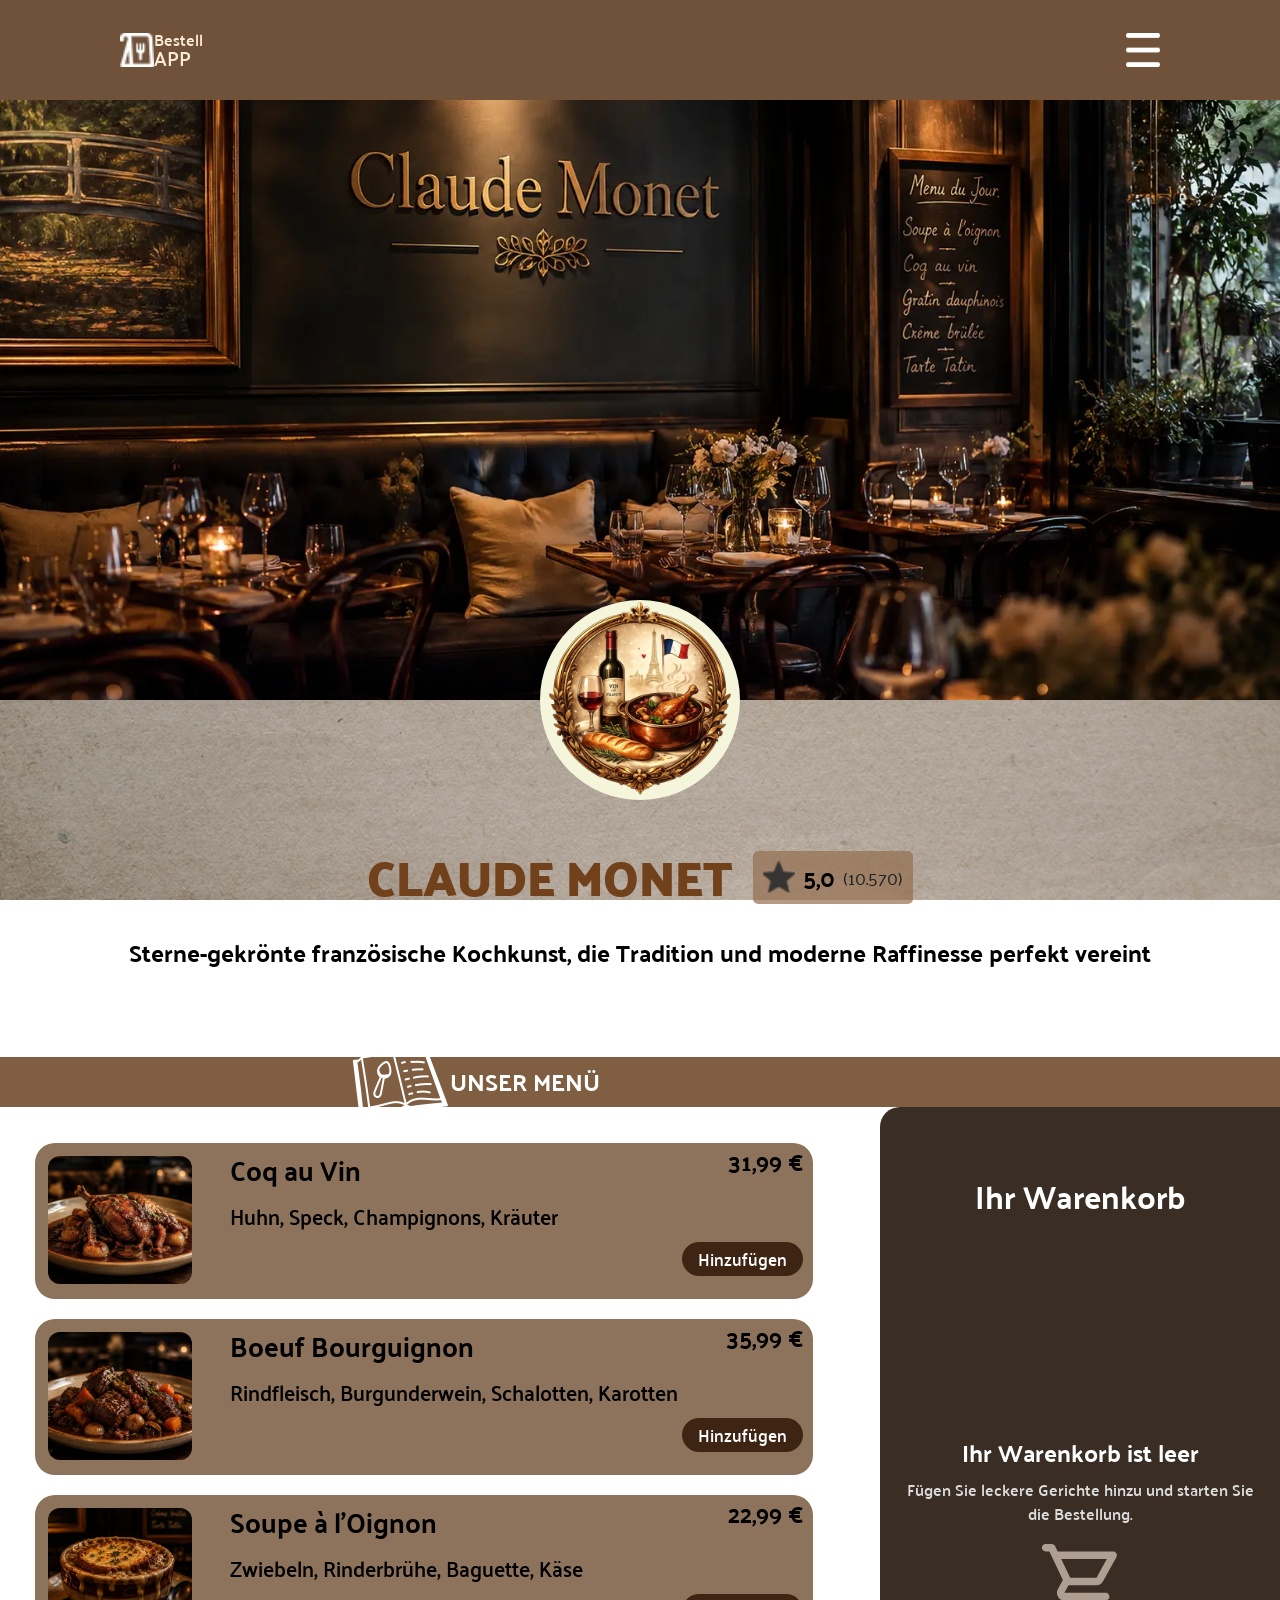
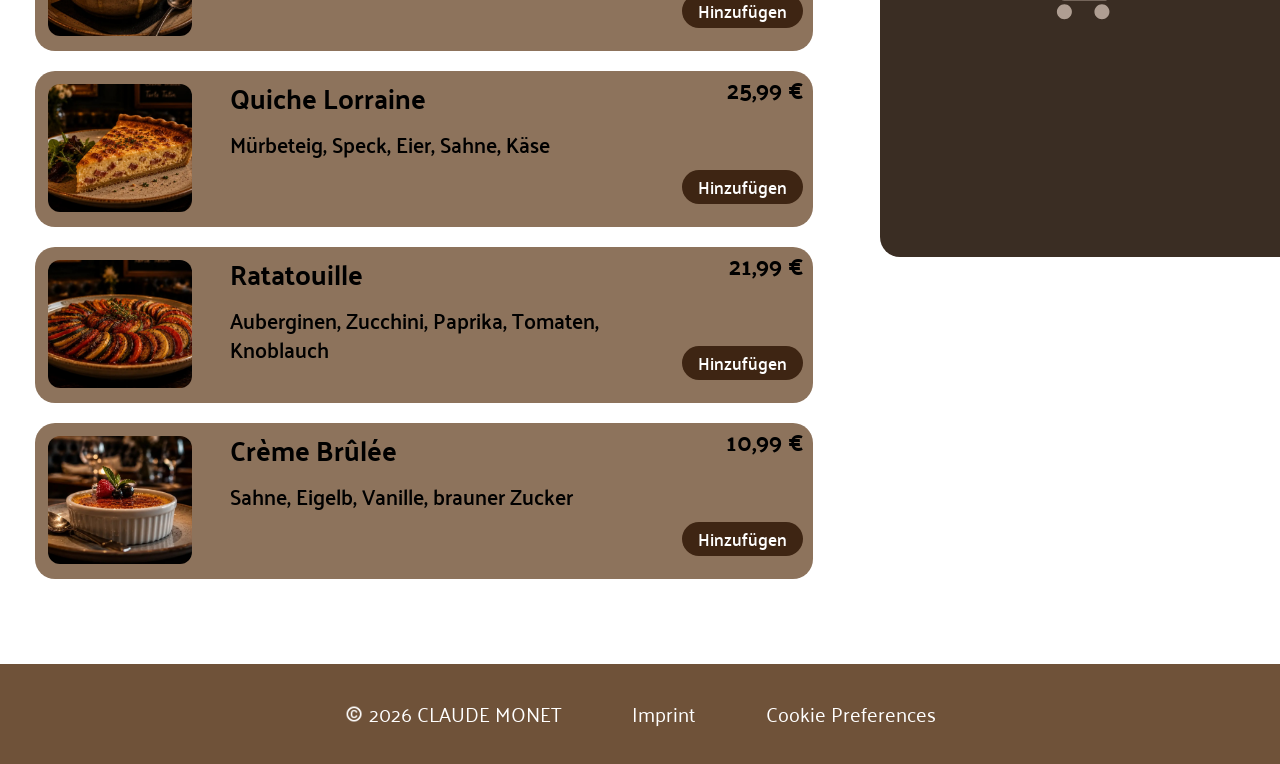
==== commit dbc0439d: "add: end" ====
--- a/index.html
+++ b/index.html
@@ -81,7 +81,7 @@
             </aside>
 
         </section>
-        <dialog closedby="any" id="dialog-input">
+        <dialog id="dialog-input">
 
         </dialog>
         <section class="nav_bar_style">
--- a/main.css
+++ b/main.css
@@ -226,6 +226,7 @@
     font-family: 'Palanquin';
     font-style: normal;
     font-weight: 600;
+    border: none;
 }
 
 hr {
@@ -241,7 +242,6 @@
     background-color: rgb(141 115 92);
     border-radius: 1.25rem;
     align-items: stretch;
-    overflow: hidden;
     font-family: 'Palanquin';
     font-style: normal;
     font-weight: 600;
@@ -446,12 +446,13 @@
     }
 
     .our_menu_style {
-        padding: 0rem 7rem;
+        padding: 0rem 2rem;
     }
 
     .add_button_style {
         margin-top: 0.6rem;
         margin-bottom: 0px;
+        font-size: 0.8rem;
     }
 
     h1 {
@@ -463,8 +464,8 @@
     }
 
     .menu_icon_p_style {
-        width: 1.2rem;
-        height: 1.2rem;
+        width: 100%;
+        height: 100%;
     }
 
     .menu_header_icon {
@@ -484,6 +485,11 @@
     .dishes_img_style {
         width: 98%;
         height: 15rem;
+    }
+
+    .cart_style>p {
+        font-size: 0.9rem;
+        padding: 0.25rem;
     }
 
     .top_text_content {
@@ -495,26 +501,62 @@
     }
 
     .name_dishes_style h3 {
-        font-size: 1.7rem;
+        font-size: 1.5rem;
         font-weight: 700;
         line-height: 2rem;
     }
 
+    .name_dishes_style p {
+        font-size: 1rem;
+    }
+
+    .top_text_content p {
+        font-size: 1.2rem;
+    }
+
     .shopping_cart_style {
         display: none;
+    }
+
+    #shopping-cart-content {
+        flex: 1;
+        display: flex;
+        flex-direction: column;
+        align-items: center;
+        gap: 0.4rem;
+
+        overflow-y: scroll;
     }
 
     .shopping_cart_mobile {
         display: flex;
         flex-direction: column;
         position: fixed;
-        left: 0;
-        top: 400px;
-        width: 100%;
+        left: 10%;
+        right: 10%;
+        top: 33%;
+        width: 80%;
         height: 60vh;
         background-color: rgb(38 27 20);
         border-radius: 1.25rem 1.25rem 0 0;
-        z-index: 999
+        z-index: 999;
+    }
+
+    .shopping_cart_style h2 {
+        font-size: 1.3rem;
+        margin-top: 1.4rem;
+        margin-bottom: 0.7rem;
+    }
+
+    .cart_style {
+        width: 80%;
+        height: 3.5rem;
+        border-radius: 0.5rem;
+    }
+
+    .cart_style_content {
+        font-size: 0.9rem;
+        padding: 0.25rem;
     }
 
     .nav_bar_style {
@@ -531,8 +573,8 @@
     }
 
     .nav_bar_style img {
-        width: 2rem;
-        height: 2rem;
+        width: 1.5rem;
+        height: 1.5rem;
     }
 
     .nav_button:hover {
@@ -550,8 +592,11 @@
     }
 
     .buy_button {
-        padding: 0.6rem;
+        padding: 0.2rem;
         line-height: 1.5rem;
+        font-size: 1.2rem;
+        border: none;
+        margin-bottom: 1rem;
     }
 
     .nav_button {
@@ -577,10 +622,16 @@
         font-weight: bold;
     }
 
-    .cart_style {
-        width: 80%;
-
-    }
+    .sum_style {
+        margin: 0.6rem 0.63rem 0rem 0.63rem;
+        color: white;
+        font-size: 1.0rem;
+    }
+
+    .sum_p_style {
+        font-size: 1.1rem;
+    }
+
 
     .restaurant_p {
         padding: 1rem 4rem;
@@ -593,7 +644,12 @@
 
 
     .x_button {
-        margin-right: -12rem;
+        margin-right: -18rem;
+        font-size: 1.2rem;
+    }
+
+    .dialog_style {
+        font-size: 1rem;
     }
 
     .top_text_style {
@@ -603,26 +659,19 @@
 
     .close_cart_button {
         display: flex;
-
         position: absolute;
         top: 1rem;
         right: 1rem;
-
         justify-content: center;
         align-items: center;
-
-        width: 2.2rem;
-        height: 2.2rem;
-
+        width: 1.2rem;
+        height: 1.2rem;
         border: none;
         border-radius: 50%;
-
         background-color: transparent;
         color: white;
-
-        font-size: 1.6rem;
+        font-size: 1.2rem;
         cursor: pointer;
-
         transition: 0.3s;
     }
 
@@ -664,6 +713,12 @@
         height: 1.4rem;
     }
 
+    .add_button_style {
+        margin-top: 0.6rem;
+        margin-bottom: 0px;
+        font-size: 0.8rem;
+    }
+
 
     header img {
         width: 2.5rem;
@@ -674,13 +729,33 @@
         display: none;
     }
 
+    .menu_icon_p_style {
+        width: 100%;
+        height: 100%;
+    }
+
     .our_menu_style {
-        padding: 0rem 5rem;
+        padding: 0rem 3rem;
+    }
+
+    .cart_style>p {
+        font-size: 1.1rem;
+        padding: 0.25rem;
     }
 
     .add_button_style {
         margin-top: 0.6rem;
         margin-bottom: 0px;
+    }
+
+    .name_dishes_style p {
+        font-size: 1rem;
+    }
+
+    .name_dishes_style h3 {
+        font-size: 1.5rem;
+        font-weight: 700;
+        line-height: 2rem;
     }
 
     .dishes_style {
@@ -704,18 +779,49 @@
         margin-top: 0.4rem;
     }
 
+    .shopping_cart_style h2 {
+
+        font-size: 1.3rem;
+        margin-top: 2.4rem;
+        margin-bottom: 1.0rem;
+
+    }
 
     .shopping_cart_style {
         display: none;
+    }
+
+    .cart_style_content {
+        font-size: 1.1rem;
+        padding: 0.25rem;
+    }
+
+    .sum_style {
+        margin: 0.63rem 0.63rem 0.1rem 0.63rem;
+        color: white;
+        font-size: 1.0rem;
+    }
+
+    .sum_p_style {
+        font-size: 1.1rem;
+    }
+
+    .buy_button {
+        padding: 0.5rem;
+        line-height: 1.5rem;
+        font-size: 1.2rem;
+        border: none;
+        margin-bottom: 1rem;
     }
 
     .shopping_cart_mobile {
         display: flex;
         flex-direction: column;
         position: fixed;
-        left: 0;
-        top: 400px;
-        width: 100%;
+        left: 10%;
+        right: 10%;
+        top: 35%;
+        width: 80%;
         height: 60vh;
         background-color: rgb(38 27 20);
         border-radius: 1.25rem 1.25rem 0 0;
@@ -731,13 +837,13 @@
         justify-content: space-between;
         align-items: center;
         background-color: rgb(58 45 35);
-        padding: 1.25rem 3.1rem;
+        padding: 1.1rem 2.1rem;
         z-index: 1000;
     }
 
     .nav_bar_style img {
-        width: 2rem;
-        height: 2rem;
+        width: 1.5rem;
+        height: 1.5rem;
     }
 
     .nav_button:hover {
@@ -765,24 +871,21 @@
         position: absolute;
         top: -0.4rem;
         right: -0.4rem;
-
         width: 1.5rem;
         height: 1.5rem;
-
         display: flex;
         justify-content: center;
         align-items: center;
-
         border-radius: 50%;
         background-color: rgb(1 1 0);
         color: white;
-
         font-size: 1rem;
         font-weight: bold;
     }
 
     .cart_style {
         width: 80%;
+        border-radius: 0.6rem;
     }
 
     .restaurant_p {
@@ -794,29 +897,32 @@
         flex-direction: column-reverse;
         gap: 3rem;
     }
-     .close_cart_button {
+
+    .close_cart_button {
         display: flex;
-
         position: absolute;
         top: 1rem;
         right: 1rem;
-
         justify-content: center;
         align-items: center;
-
-        width: 2.2rem;
-        height: 2.2rem;
-
+        width: 1.2rem;
+        height: 1.2rem;
         border: none;
         border-radius: 50%;
-
         background-color: transparent;
         color: white;
-
-        font-size: 1.6rem;
+        font-size: 1.2rem;
         cursor: pointer;
-
         transition: 0.3s;
+    }
+
+    .x_button {
+        margin-right: -22rem;
+        font-size: 1.2rem;
+    }
+
+    .dialog_style {
+        font-size: 1rem;
     }
 
     .close_cart_button:hover {
@@ -843,19 +949,141 @@
         padding-bottom: 4rem;
     }
 
+    header {
+        justify-content: flex-start;
+        height: 6rem;
+        padding: 0rem;
+    }
+
+    header p {
+        font-size: 1.25rem;
+    }
+
+    .add_text_style {
+        width: 1.4rem;
+        height: 1.4rem;
+    }
+
+    .add_button_style {
+        margin-top: 0.6rem;
+        margin-bottom: 0px;
+        font-size: 0.8rem;
+    }
+
+
+    header img {
+        width: 2.5rem;
+        height: 2.5rem;
+    }
+
+    .menu_header_icon {
+        display: none;
+    }
+
+    .menu_icon_p_style {
+        width: 100%;
+        height: 100%;
+    }
+
+    .our_menu_style {
+        padding: 0rem 2rem;
+    }
+
+    .cart_style>p {
+        font-size: 1.1rem;
+        padding: 0.25rem;
+    }
+
+    .add_button_style {
+        margin-top: 0.6rem;
+        margin-bottom: 0px;
+    }
+
+    .name_dishes_style p {
+        font-size: 1rem;
+    }
+
+    .name_dishes_style h3 {
+        font-size: 1.5rem;
+        font-weight: 700;
+        line-height: 2rem;
+    }
+
+    .dishes_style {
+        flex-direction: column;
+        height: 50%;
+    }
+
+    .dishes_text_style {
+        flex-direction: column;
+    }
+
+    .dishes_img_style {
+        width: 98%;
+        height: 15rem;
+    }
+
+    .x_button {
+        margin-right: -22rem;
+        font-size: 1.2rem;
+    }
+
+    .dialog_style {
+        font-size: 1rem;
+    }
+
+    .top_text_content {
+        flex-direction: row;
+        align-items: center;
+        margin-bottom: 0.8rem;
+        margin-top: 0.4rem;
+    }
+
+    .shopping_cart_style h2 {
+
+        font-size: 1.3rem;
+        margin-top: 2.4rem;
+        margin-bottom: 1.0rem;
+
+    }
+
     .shopping_cart_style {
         display: none;
+    }
+
+    .cart_style_content {
+        font-size: 1.1rem;
+        padding: 0.25rem;
+    }
+
+    .sum_style {
+        margin: 0.63rem 0.63rem 0.1rem 0.63rem;
+        color: white;
+        font-size: 1.0rem;
+    }
+
+    .sum_p_style {
+        font-size: 1.1rem;
+    }
+
+    .buy_button {
+        padding: 0.5rem;
+        line-height: 1.5rem;
+        font-size: 1.2rem;
+        border: none;
+        margin-bottom: 1rem;
     }
 
     .shopping_cart_mobile {
         display: flex;
         flex-direction: column;
         position: fixed;
-        left: 0;
-        top: 400px;
-        width: 100%;
+        left: 10%;
+        right: 10%;
+        top: 35%;
+        width: 80%;
         height: 60vh;
-        background-color:rgb(38 27 20);
+        background-color: rgb(38 27 20);
         border-radius: 1.25rem 1.25rem 0 0;
         z-index: 999
     }
@@ -869,13 +1097,13 @@
         justify-content: space-between;
         align-items: center;
         background-color: rgb(58 45 35);
-        padding: 1.3rem 5.1rem;
+        padding: 1.1rem 5.1rem;
         z-index: 1000;
     }
 
     .nav_bar_style img {
-        width: 2rem;
-        height: 2rem;
+        width: 1.5rem;
+        height: 1.5rem;
     }
 
     .nav_button:hover {
@@ -920,12 +1148,51 @@
     }
 
     .cart_style {
-        width: 41.2rem;
+        width: 80%;
+        border-radius: 0.6rem;
     }
 
     .restaurant_p {
         padding: 1rem 4rem;
         line-height: 2rem;
+    }
+
+    .top_text_style {
+        flex-direction: column-reverse;
+        gap: 3rem;
+    }
+
+    .close_cart_button {
+        display: flex;
+        position: absolute;
+        top: 1rem;
+        right: 1rem;
+        justify-content: center;
+        align-items: center;
+        width: 1.2rem;
+        height: 1.2rem;
+        border: none;
+        border-radius: 50%;
+        background-color: transparent;
+        color: white;
+        font-size: 1.2rem;
+        cursor: pointer;
+        transition: 0.3s;
+    }
+
+    .close_cart_button:hover {
+        background-color: rgb(149 112 81);
+    }
+
+    .close_cart_button:hover {
+        background-color: rgb(149 112 81);
+    }
+
+    footer {
+        padding: 3rem 3rem !important;
+        white-space: nowrap;
+        font-size: 1rem !important;
+        gap: 1rem !important;
     }
 }
 
